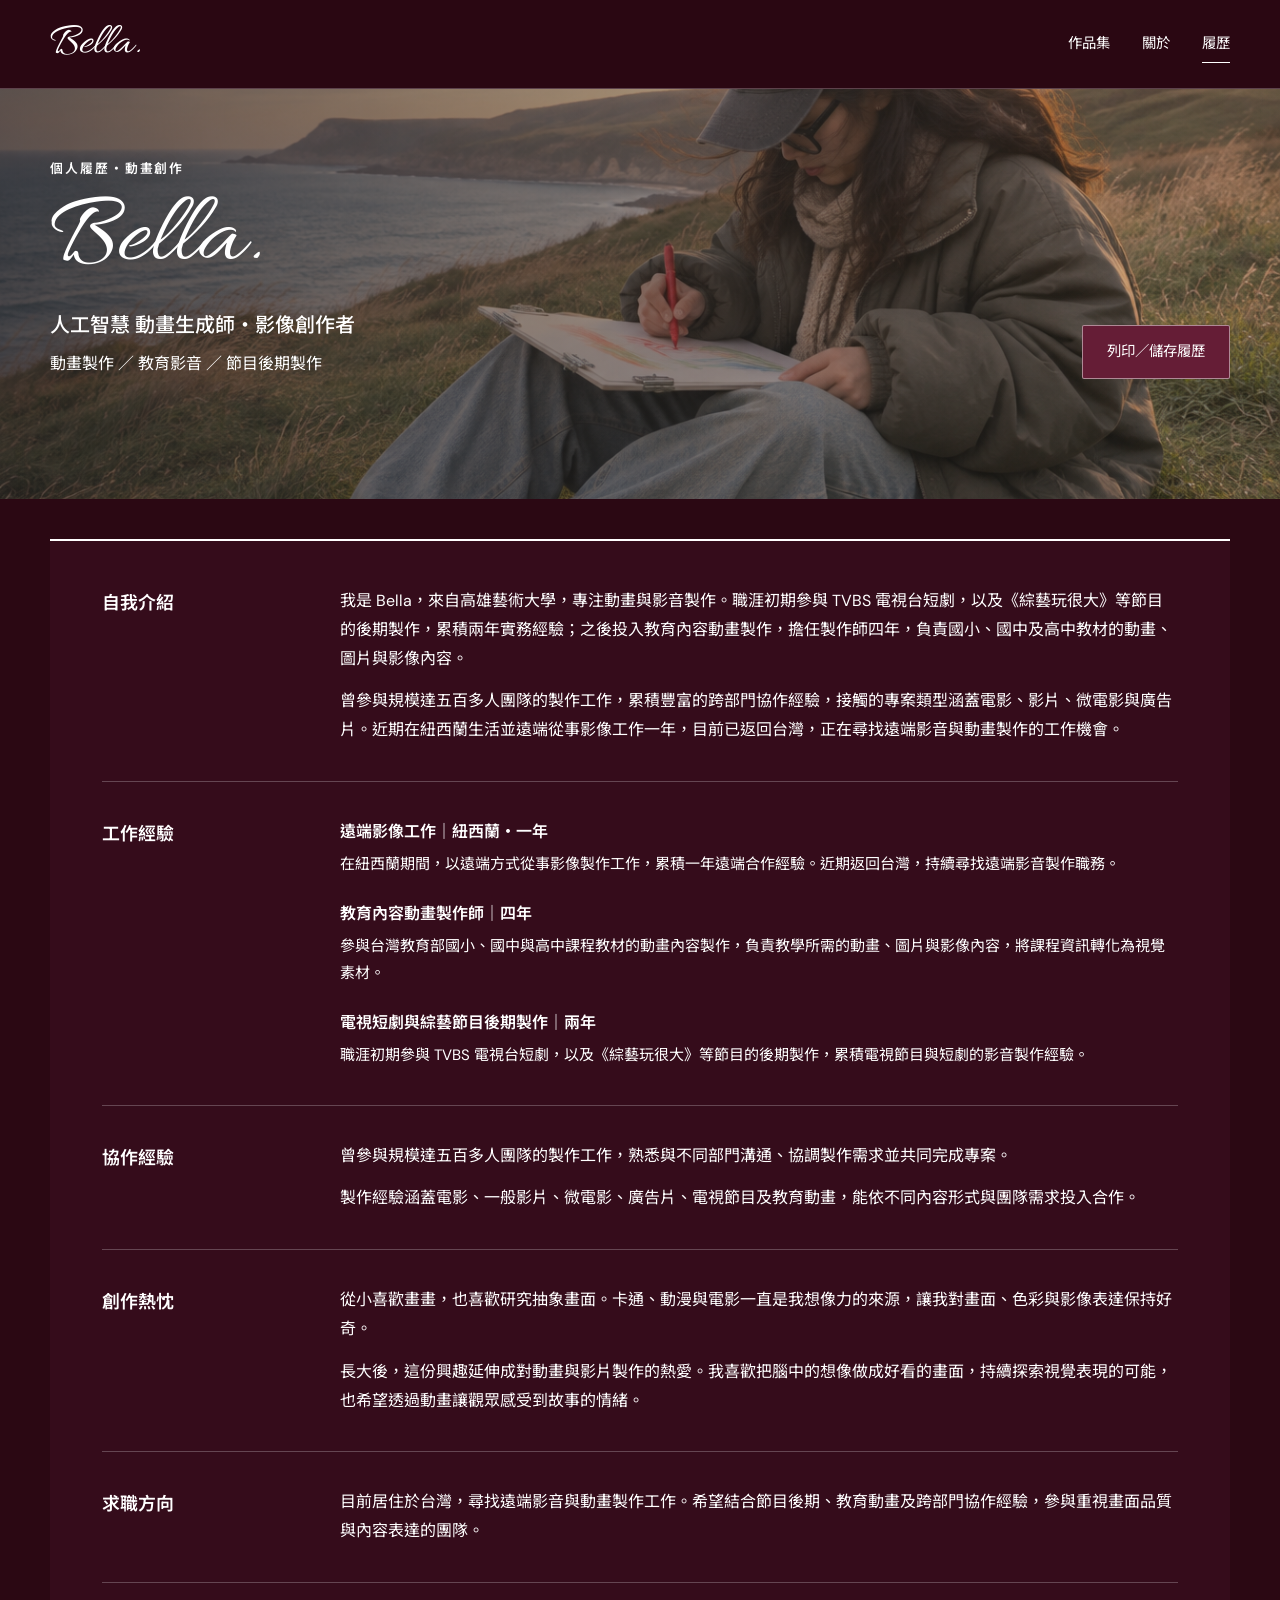
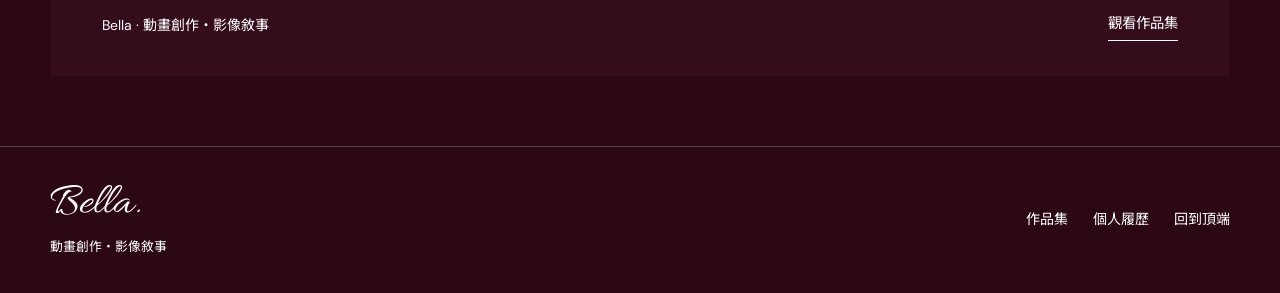
==== resume.html @ 4ffeb567 "Apply burgundy palette, white Chinese text and Bella script lettering" ====
<!doctype html>
<html lang="zh-Hant">
<head>
  <meta charset="utf-8">
  <meta name="viewport" content="width=device-width, initial-scale=1">
  <meta name="theme-color" content="#2b0813">
  <title>Bella｜人工智慧 動畫生成師・個人履歷</title>
  <meta name="description" content="Bella 的 人工智慧 動畫生成履歷。包含自我介紹、工作經驗、跨部門協作與遠端工作方向。">
  <link rel="preconnect" href="https://fonts.googleapis.com">
  <link rel="preconnect" href="https://fonts.gstatic.com" crossorigin>
  <link rel="stylesheet" href="styles.css?v=bella-wine-20261123">
  <script src="site.js" defer></script>
</head>
<body>
<a class="skip-link" href="#main">跳至主要內容</a>
<header class="site-header">
  <nav class="nav shell" aria-label="主要導覽">
    <a class="wordmark" href="index.html" aria-label="Bella 首頁">Bella<span>.</span></a>
    <div class="nav-links">
      <a href="index.html#works">作品集</a>
      <a href="index.html#about">關於</a>
      <a href="resume.html" aria-current="page">履歷</a>
    </div>
  </nav>
</header>
<main id="main">
  <header class="resume-intro hero-photo">
    <div class="shell resume-intro-inner">
    <div><p class="eyebrow">個人履歷・動畫創作</p><h1>Bella<span>.</span></h1><p class="resume-role">人工智慧 動畫生成師・影像創作者</p><p class="resume-subtitle">動畫製作 ／ 教育影音 ／ 節目後期製作</p></div>
    <button type="button" class="button print-button">列印／儲存履歷</button>
    </div>
  </header>
  <article class="resume-body shell" aria-label="Bella 履歷">
    <section class="resume-section">
      <h2>自我介紹</h2>
      <div>
        <p>我是 Bella，來自高雄藝術大學，專注動畫與影音製作。職涯初期參與 TVBS 電視台短劇，以及《綜藝玩很大》等節目的後期製作，累積兩年實務經驗；之後投入教育內容動畫製作，擔任製作師四年，負責國小、國中及高中教材的動畫、圖片與影像內容。</p>
        <p>曾參與規模達五百多人團隊的製作工作，累積豐富的跨部門協作經驗，接觸的專案類型涵蓋電影、影片、微電影與廣告片。近期在紐西蘭生活並遠端從事影像工作一年，目前已返回台灣，正在尋找遠端影音與動畫製作的工作機會。</p>
      </div>
    </section>
    <section class="resume-section">
      <h2>工作經驗</h2>
      <div class="resume-items">
        <div><h3>遠端影像工作｜紐西蘭・一年</h3><p>在紐西蘭期間，以遠端方式從事影像製作工作，累積一年遠端合作經驗。近期返回台灣，持續尋找遠端影音製作職務。</p></div>
        <div><h3>教育內容動畫製作師｜四年</h3><p>參與台灣教育部國小、國中與高中課程教材的動畫內容製作，負責教學所需的動畫、圖片與影像內容，將課程資訊轉化為視覺素材。</p></div>
        <div><h3>電視短劇與綜藝節目後期製作｜兩年</h3><p>職涯初期參與 TVBS 電視台短劇，以及《綜藝玩很大》等節目的後期製作，累積電視節目與短劇的影音製作經驗。</p></div>
      </div>
    </section>
    <section class="resume-section">
      <h2>協作經驗</h2>
      <div>
        <p>曾參與規模達五百多人團隊的製作工作，熟悉與不同部門溝通、協調製作需求並共同完成專案。</p>
        <p>製作經驗涵蓋電影、一般影片、微電影、廣告片、電視節目及教育動畫，能依不同內容形式與團隊需求投入合作。</p>
      </div>
    </section>
    <section class="resume-section">
      <h2>創作熱忱</h2>
      <div>
        <p>從小喜歡畫畫，也喜歡研究抽象畫面。卡通、動漫與電影一直是我想像力的來源，讓我對畫面、色彩與影像表達保持好奇。</p>
        <p>長大後，這份興趣延伸成對動畫與影片製作的熱愛。我喜歡把腦中的想像做成好看的畫面，持續探索視覺表現的可能，也希望透過動畫讓觀眾感受到故事的情緒。</p>
      </div>
    </section>
    <section class="resume-section">
      <h2>求職方向</h2>
      <div><p>目前居住於台灣，尋找遠端影音與動畫製作工作。希望結合節目後期、教育動畫及跨部門協作經驗，參與重視畫面品質與內容表達的團隊。</p></div>
    </section>
    <div class="resume-end"><p>Bella · 動畫創作・影像敘事</p><a class="text-link" href="index.html#works">觀看作品集</a></div>
  </article>
</main>
<footer class="site-footer">
  <div class="shell footer-content">
    <div><a class="wordmark" href="index.html">Bella<span>.</span></a><p class="footer-note">動畫創作・影像敘事</p></div>
    <div class="footer-links"><a href="index.html#works">作品集</a><a href="resume.html">個人履歷</a><a href="#main">回到頂端</a></div>
  </div>
</footer>
</body>
</html>
---- styles.css ----
@import url('https://fonts.googleapis.com/css2?family=Allura&family=DM+Sans:wght@400;500;600;700&family=Instrument+Serif:ital@0;1&family=Noto+Sans+TC:wght@400;500;600;700&display=swap');

:root {
  --paper: #fffaf6;
  --white: #ffffff;
  --blush: #f4dedf;
  --rose: #9d485d;
  --rose-dark: #773147;
  --ink: #392a2e;
  --muted: #786367;
  --line: #dfcdd0;
  --serif: 'Instrument Serif', Georgia, serif;
  --sans: 'DM Sans', 'Noto Sans TC', sans-serif;
}
* { box-sizing: border-box; }
html { scroll-behavior: smooth; scroll-padding-top: 6rem; }
body { margin: 0; background: var(--paper); color: var(--ink); font-family: var(--sans); font-size: 16px; line-height: 1.8; }
a { color: inherit; text-decoration: none; }
button { font: inherit; cursor: pointer; }
button, a { -webkit-tap-highlight-color: transparent; }
button:focus-visible, a:focus-visible { outline: 2px solid var(--rose); outline-offset: 5px; }
img, video { display: block; max-width: 100%; }
[hidden] { display: none !important; }
::selection { background: #e9b7c3; color: var(--ink); }
.shell { width: min(1180px, calc(100% - 88px)); margin-inline: auto; }
.site-header { position: sticky; top: 0; z-index: 10; background: rgb(255 250 246 / 96%); border-bottom: 1px solid var(--line); }
.nav { min-height: 88px; display: flex; align-items: center; justify-content: space-between; gap: 24px; }
.wordmark { font-family: var(--serif); font-size: 2.3rem; line-height: 1; letter-spacing: -.04em; }
.wordmark span { color: var(--rose); }
.nav-links { display: flex; align-items: center; gap: 32px; font-size: .9rem; }
.nav-links a { padding: 8px 0; position: relative; }
.nav-links a:hover, .nav-links a[aria-current="page"] { color: var(--rose); }
.nav-links a[aria-current="page"]::after { content: ''; position: absolute; bottom: 2px; height: 1px; background: var(--rose); left: 0; right: 0; }
.eyebrow { margin: 0; font-size: .8rem; font-weight: 600; letter-spacing: .15em; line-height: 1.6; text-transform: uppercase; color: var(--rose); }
.hero { display: grid; grid-template-columns: 1.2fr 1fr; gap: 64px; align-items: center; padding-top: 78px; padding-bottom: 85px; }
.hero h1 { font-family: var(--serif); font-size: clamp(6rem, 12vw, 11rem); font-weight: 400; letter-spacing: -.065em; line-height: 1; margin: 19px 0 25px; }
.hero h1 span { color: var(--rose); }
.hero h2 { font-weight: 500; font-size: clamp(1.4rem, 2vw, 1.85rem); line-height: 1.75; letter-spacing: .04em; margin: 0 0 18px; }
.hero-copy { max-width: 410px; margin: 0; color: var(--muted); }
.actions { display: flex; flex-wrap: wrap; align-items: center; gap: 24px; margin-top: 30px; }
.button { display: inline-flex; align-items: center; justify-content: center; padding: 13px 24px; min-height: 48px; font-size: .9rem; border: 1px solid var(--rose); background: var(--rose); color: white; border-radius: 2px; transition: background .2s; }
.button:hover { background: var(--rose-dark); }
.text-link { font-size: .9rem; border-bottom: 1px solid var(--rose); padding-bottom: 3px; }
.text-link:hover { color: var(--rose); }
.motion-panel { min-height: 470px; position: relative; overflow: hidden; background: #f3dedf; border-radius: 160px 160px 3px 3px; isolation: isolate; display: flex; flex-direction: column; justify-content: space-between; padding: 86px 32px 30px; text-align: center; }
.motion-panel::before, .motion-panel::after { content: ''; z-index: -1; position: absolute; width: 315px; height: 315px; border: 1px solid #c68d9c; border-radius: 50%; left: 50%; top: 50%; }
.motion-panel::before { transform: translate(-65%, -45%) rotate(-24deg) scaleX(.74); }
.motion-panel::after { transform: translate(-35%, -45%) rotate(24deg) scaleX(.74); }
.motion-copy { margin: 0; font: 400 clamp(3.2rem, 5vw, 5rem)/1.05 var(--serif); letter-spacing: -.04em; color: #743c4c; }
.motion-copy em { font-weight: 400; }
.panel-footnote { font-size: .75rem; text-transform: uppercase; letter-spacing: .16em; color: #7d5260; margin: 0; }
.disc { width: 82px; height: 82px; border-radius: 50%; margin: 20px auto; background: linear-gradient(140deg, #fffaf6, #d599a8); box-shadow: 14px 19px 33px #aa627d22, inset 0 0 0 1px #fff8; }
.disc::after { content: ''; display: block; height: 100%; border: 1px solid #c38a9b88; border-radius: 50%; transform: rotate(35deg) scaleX(.4); }
.practice-bar { display: flex; justify-content: space-between; gap: 24px; flex-wrap: wrap; border-top: 1px solid var(--line); border-bottom: 1px solid var(--line); padding: 22px 0; color: var(--muted); font-size: .88rem; }
.section { padding-block: 86px; }
.section-head { display: flex; align-items: flex-end; justify-content: space-between; gap: 32px; margin-bottom: 34px; }
.section-head h2 { font-weight: 500; font-size: clamp(1.7rem, 2.8vw, 2.4rem); line-height: 1.5; margin: 10px 0 0; letter-spacing: .03em; }
.section-note { max-width: 320px; color: var(--muted); margin: 0; font-size: .93rem; }
.filter-list { display: flex; flex-wrap: wrap; gap: 8px; margin-bottom: 30px; }
.filter { background: transparent; border: 1px solid var(--line); border-radius: 30px; color: var(--muted); padding: 8px 19px; min-height: 44px; font-size: .88rem; }
.filter[aria-pressed="true"] { background: var(--ink); border-color: var(--ink); color: white; }
.filter:hover { border-color: var(--rose); }
.works-grid { display: grid; grid-template-columns: repeat(3, minmax(0, 1fr)); gap: 36px 26px; }
.work { min-width: 0; }
.work-open { display: block; width: 100%; background: transparent; color: inherit; padding: 0; border: 0; text-align: left; }
.work-image { position: relative; overflow: hidden; background: #ead7d7; aspect-ratio: 4/5; }
.work-image img { width: 100%; height: 100%; object-fit: cover; transition: transform .4s ease; }
.work-open:hover img { transform: scale(1.025); }
.play-label { position: absolute; right: 14px; bottom: 14px; background: #fffaf6f2; border-radius: 40px; padding: 8px 17px; color: var(--ink); font-size: .8rem; box-shadow: 0 2px 10px #0001; }
.work-meta { display: flex; justify-content: space-between; gap: 12px; color: var(--muted); font-size: .8rem; margin-top: 18px; }
.work h3 { font-weight: 500; font-size: 1.16rem; line-height: 1.6; margin: 3px 0 5px; }
.work-description { font-size: .875rem; line-height: 1.8; color: var(--muted); margin: 0; }
.about-section { background: var(--blush); padding-block: 78px; }
.about-grid { display: grid; grid-template-columns: 1fr 1fr; gap: 96px; }
.about-heading { font: 400 clamp(3rem, 5vw, 5rem)/1.05 var(--serif); letter-spacing: -.04em; margin: 20px 0 25px; }
.about-heading em { color: var(--rose); }
.about-section p { max-width: 490px; }
.about-section .text-link { display: inline-block; margin-top: 16px; }
.expertise { display: grid; align-content: start; }
.expertise-item { padding: 22px 0; border-bottom: 1px solid #cba5af; }
.expertise-item:first-child { padding-top: 0; }
.expertise-item h3 { font-size: 1rem; font-weight: 600; margin: 0 0 6px; }
.expertise-item p { color: #72545e; font-size: .92rem; margin: 0; }
.site-footer { padding-block: 35px; border-top: 1px solid var(--line); }
.footer-content { display: flex; justify-content: space-between; align-items: center; gap: 30px; }
.footer-note { font-size: .8rem; color: var(--muted); margin: 8px 0 0; }
.footer-links { display: flex; gap: 25px; font-size: .88rem; }
dialog { color: var(--ink); background: var(--paper); border: 0; border-radius: 5px; padding: 18px 22px; max-width: min(960px, 94vw); max-height: 95dvh; margin: auto; overflow: auto; }
dialog::backdrop { background: #241a20dc; backdrop-filter: blur(6px); }
.dialog-header { display: flex; justify-content: space-between; align-items: center; gap: 24px; margin-bottom: 12px; }
.dialog-header h2 { font-size: 1rem; font-weight: 500; margin: 0; }
.close-dialog { border: 1px solid var(--line); background: transparent; color: var(--ink); padding: 5px 12px; min-height: 42px; }
dialog video { max-height: 72dvh; max-width: 100%; width: auto; margin: auto; background: #100d0f; }
.dialog-description { font-size: .875rem; color: var(--muted); margin: 12px 0 0; }
.video-error { font-size: .9rem; }
.video-error a { text-decoration: underline; }
.resume-intro { display: flex; justify-content: space-between; align-items: flex-end; gap: 40px; padding-block: 65px 45px; }
.resume-intro h1 { font: 400 clamp(5rem, 8vw, 7.5rem)/1 var(--serif); letter-spacing: -.05em; margin: 10px 0 15px; }
.resume-role { font-size: 1.25rem; font-weight: 500; margin: 0; }
.resume-subtitle { color: var(--muted); margin: 7px 0 0; }
.resume-body { background: white; border-top: 2px solid var(--rose); padding: 10px 52px 35px; margin-bottom: 70px; }
.resume-section { display: grid; grid-template-columns: 200px 1fr; gap: 38px; padding-block: 36px; border-bottom: 1px solid var(--line); break-inside: avoid; }
.resume-section:last-child { border: 0; }
.resume-section h2 { margin: 0; font-size: 1.12rem; font-weight: 600; color: var(--rose); }
.resume-section h2 small { display: block; margin-top: 5px; font-size: .75rem; letter-spacing: .1em; font-weight: 400; color: var(--muted); text-transform: uppercase; }
.resume-section p { margin: 0 0 14px; }
.resume-section p:last-child { margin-bottom: 0; }
.resume-items { display: grid; gap: 22px; }
.resume-items h3 { font-weight: 600; font-size: 1rem; margin: 0 0 4px; }
.resume-items p { font-size: .94rem; color: var(--muted); }
.tools { display: flex; flex-wrap: wrap; gap: 9px; padding: 0; margin: 10px 0 20px; list-style: none; }
.tools li { padding: 5px 12px; background: #fcf4f4; border: 1px solid #ecd9de; font-size: .85rem; border-radius: 3px; }
.resume-end { display: flex; align-items: center; justify-content: space-between; gap: 28px; padding-top: 28px; }
.resume-end p { color: var(--muted); margin: 0; font-size: .875rem; }
.skip-link { position: absolute; left: 20px; top: -80px; background: white; z-index: 30; padding: 10px 20px; }
.skip-link:focus { top: 10px; }
@media (min-width: 1500px) { .hero { padding-top: 100px; padding-bottom: 100px; } }
@media (max-width: 950px) {
  .shell { width: calc(100% - 56px); }
  .hero { gap: 35px; padding-block: 60px; }
  .motion-panel { min-height: 430px; padding-inline: 18px; }
  .motion-copy { font-size: 3.6rem; }
  .works-grid { grid-template-columns: repeat(2, minmax(0, 1fr)); }
  .about-grid { gap: 50px; }
  .resume-body { padding-inline: 30px; }
  .resume-section { grid-template-columns: 155px 1fr; gap: 25px; }
}
@media (max-width: 620px) {
  .shell { width: calc(100% - 40px); }
  .nav { min-height: 74px; gap: 16px; }
  .nav-links { gap: 19px; font-size: .85rem; }
  .wordmark { font-size: 2rem; }
  .hero { grid-template-columns: 1fr; gap: 40px; padding-block: 50px 35px; }
  .hero h1 { font-size: 6.8rem; margin-top: 16px; }
  .hero h2 { font-size: 1.5rem; }
  .hero-copy { max-width: 100%; }
  .motion-panel { min-height: 320px; border-radius: 120px 120px 3px 3px; padding-top: 53px; }
  .motion-copy { font-size: 3.8rem; }
  .disc { width: 56px; height: 56px; margin-block: 10px; }
  .motion-panel::before, .motion-panel::after { width: 240px; height: 240px; }
  .practice-bar { gap: 12px 24px; justify-content: flex-start; font-size: .83rem; }
  .section { padding-block: 55px; }
  .section-head { display: block; margin-bottom: 25px; }
  .section-note { margin-top: 16px; max-width: 100%; }
  .works-grid { grid-template-columns: 1fr; gap: 32px; }
  .work-image { aspect-ratio: 4/4.6; }
  .about-section { padding-block: 52px; }
  .about-grid { grid-template-columns: 1fr; gap: 36px; }
  .about-heading { font-size: 3.6rem; }
  .footer-content { align-items: flex-start; flex-direction: column; gap: 20px; }
  .resume-intro { display: block; padding-block: 42px 30px; }
  .resume-intro h1 { font-size: 5rem; }
  .resume-intro .button { margin-top: 24px; }
  .resume-subtitle { font-size: .9rem; }
  .resume-body { padding: 0 20px 26px; }
  .resume-section { grid-template-columns: 1fr; gap: 19px; padding-block: 28px; }
  .resume-section h2 small { display: inline; margin-left: 12px; }
  .resume-end { display: block; }
  .resume-end .text-link { display: inline-block; margin-top: 15px; }
  dialog { padding: 14px; }
}
@media (prefers-reduced-motion: reduce) {
  html { scroll-behavior: auto; }
  *, *::before, *::after { transition: none !important; animation: none !important; }
}
@media print {
  @page { size: A4; margin: 13mm 15mm; }
  body { background: white; color: #30242a; font-size: 10pt; line-height: 1.6; print-color-adjust: exact; -webkit-print-color-adjust: exact; }
  .site-header, .site-footer, .print-button, .skip-link, .resume-end { display: none; }
  .shell { width: 100%; }
  .resume-intro { padding: 0 0 20px; }
  .resume-intro h1 { font-size: 48pt; }
  .resume-role { font-size: 14pt; }
  .resume-subtitle { font-size: 10pt; }
  .resume-body { padding: 0; margin: 0; }
  .resume-section { grid-template-columns: 100px 1fr; padding-block: 17px; gap: 20px; }
  .resume-section h2 { font-size: 11pt; }
  .resume-section h2 small { font-size: 7.5pt; }
  .resume-items { gap: 12px; }
  .resume-items h3 { font-size: 10pt; }
  .resume-items p { font-size: 10pt; }
  .tools li { font-size: 8.5pt; }
  .tools { margin-bottom: 8px; }
}

/* Keep the animation covers in their original frame proportions. */
.work-landscape .work-image { aspect-ratio: 16 / 9; }
.work-portrait .work-image { aspect-ratio: 9 / 16; }

/* Full-width coastal portrait behind Bella's introduction. */
.hero-photo {
  background-color: #514b45;
  background-image: linear-gradient(90deg, rgb(20 19 23 / 64%) 0%, rgb(20 19 23 / 43%) 42%, rgb(20 19 23 / 15%) 100%), url('bella-coast.png');
  background-size: cover;
  background-position: center 48%;
  color: #fffaf6;
}
.hero.hero-photo { display: flex; align-items: center; min-height: 660px; padding-block: 70px; }
.hero-inner { position: relative; }
.hero-photo .eyebrow, .hero-photo h1 span { color: #f5d4dc; }
.hero-photo .hero-copy, .hero-photo .resume-subtitle { color: #fff4ee; }
.hero-photo .hero-copy { max-width: 400px; }
.hero-photo h1, .hero-photo h2, .hero-photo p { text-shadow: 0 2px 18px rgb(0 0 0 / 20%); }
.hero-photo .text-link { color: #fffaf6; border-color: #f5d4dc; }
.hero-photo .text-link:hover { color: #f5d4dc; }
.hero-photo .button { background: #f4dedf; color: #392a2e; border-color: #f4dedf; }
.hero-photo .button:hover { background: white; }
.hero-photo a:focus-visible, .hero-photo button:focus-visible { outline-color: #fff; }
.resume-intro.hero-photo { width: 100vw; margin-left: calc(50% - 50vw); padding: 70px max(44px, calc((100vw - 1180px) / 2)); min-height: 410px; margin-bottom: 40px; background-position: center 45%; }
@media (max-width: 950px) {
  .resume-intro.hero-photo { padding-inline: 28px; }
}
@media (max-width: 620px) {
  .hero.hero-photo { min-height: 700px; padding-block: 52px; align-items: flex-end; }
  .hero-photo { background-position: 64% center; background-image: linear-gradient(180deg, rgb(20 19 23 / 12%), rgb(20 19 23 / 48%) 42%, rgb(20 19 23 / 78%) 100%), url('bella-coast.png'); }
  .hero-photo .hero-copy { max-width: 340px; }
  .resume-intro.hero-photo { padding: 130px 20px 36px; min-height: 440px; background-position: 64% center; margin-bottom: 24px; }
}
@media print {
  .resume-intro.hero-photo { background: none; color: #30242a; width: auto; margin: 0; padding: 0 0 20px; min-height: 0; }
  .resume-intro.hero-photo .eyebrow, .resume-intro.hero-photo h1 span { color: var(--rose); }
  .resume-intro.hero-photo .resume-subtitle { color: var(--muted); }
  .resume-intro.hero-photo h1, .resume-intro.hero-photo p { text-shadow: none; }
}

/* Keep the full-width banner inside the viewport, including scrollbars. */
.resume-intro.hero-photo { display: block; width: auto; margin-inline: 0; padding: 70px 0; }
.resume-intro-inner { display: flex; align-items: flex-end; justify-content: space-between; gap: 40px; }
@media (max-width: 620px) {
  .resume-intro.hero-photo { padding: 130px 0 36px; }
  .resume-intro-inner { display: block; }
}
@media print {
  .resume-intro.hero-photo { padding: 0 0 20px; }
}

/* Bella's deep burgundy identity. */
:root {
  --paper: #2b0813;
  --blush: #350c1b;
  --rose: #ffffff;
  --rose-dark: #6f233f;
  --ink: #ffffff;
  --muted: #ffffff;
  --line: rgb(255 255 255 / 24%);
  --serif: 'Allura', cursive;
}
body { background: var(--paper); color: #fff; }
.site-header { background: rgb(43 8 19 / 97%); }
.wordmark { font-size: 2.8rem; letter-spacing: 0; }
.hero h1, .resume-intro h1 { font-family: var(--serif); letter-spacing: 0; }
.hero h1 { font-size: clamp(7rem, 14vw, 12rem); }
.wordmark span, .hero h1 span, .hero-photo h1 span, .hero-photo .eyebrow,
.hero-photo .hero-copy, .hero-photo .resume-subtitle, .hero-photo .text-link,
.hero-photo .text-link:hover, .about-heading em, .expertise-item p { color: #fff; }
.hero-photo { color: #fff; }
.button, .hero-photo .button { background: #651d36; color: #fff; border-color: rgb(255 255 255 / 48%); }
.button:hover, .hero-photo .button:hover { background: #7e2c48; color: #fff; }
.filter { color: #fff; }
.filter[aria-pressed="true"] { background: #6b233d; border-color: #fff; }
.work-image { background: #401324; }
.play-label { background: rgb(66 13 32 / 92%); color: #fff; border: 1px solid rgb(255 255 255 / 40%); }
.about-heading { font-family: var(--sans); font-size: clamp(2rem, 3vw, 3rem); line-height: 1.6; letter-spacing: .02em; font-weight: 500; }
.about-heading em { font-style: normal; }
.expertise-item { border-color: var(--line); }
.resume-body { background: #350c1b; }
.tools li { background: #461326; border-color: var(--line); }
.skip-link { background: #651d36; color: white; }
::selection { background: #8a3453; color: #fff; }
@media (max-width: 620px) {
  .wordmark { font-size: 2.5rem; }
  .hero h1 { font-size: 8rem; }
  .resume-intro h1 { font-size: 6rem; }
}
@media print {
  :root { --ink: #30242a; --muted: #72545e; --rose: #773147; --line: #dfcdd0; }
  body, .resume-body { background: white; color: #30242a; }
  .resume-intro.hero-photo { color: #30242a; }
  .resume-intro.hero-photo .eyebrow, .resume-intro.hero-photo h1 span { color: #773147; }
  .resume-intro.hero-photo .resume-subtitle { color: #72545e; }
  .resume-intro h1 { font-size: 48pt; }
}
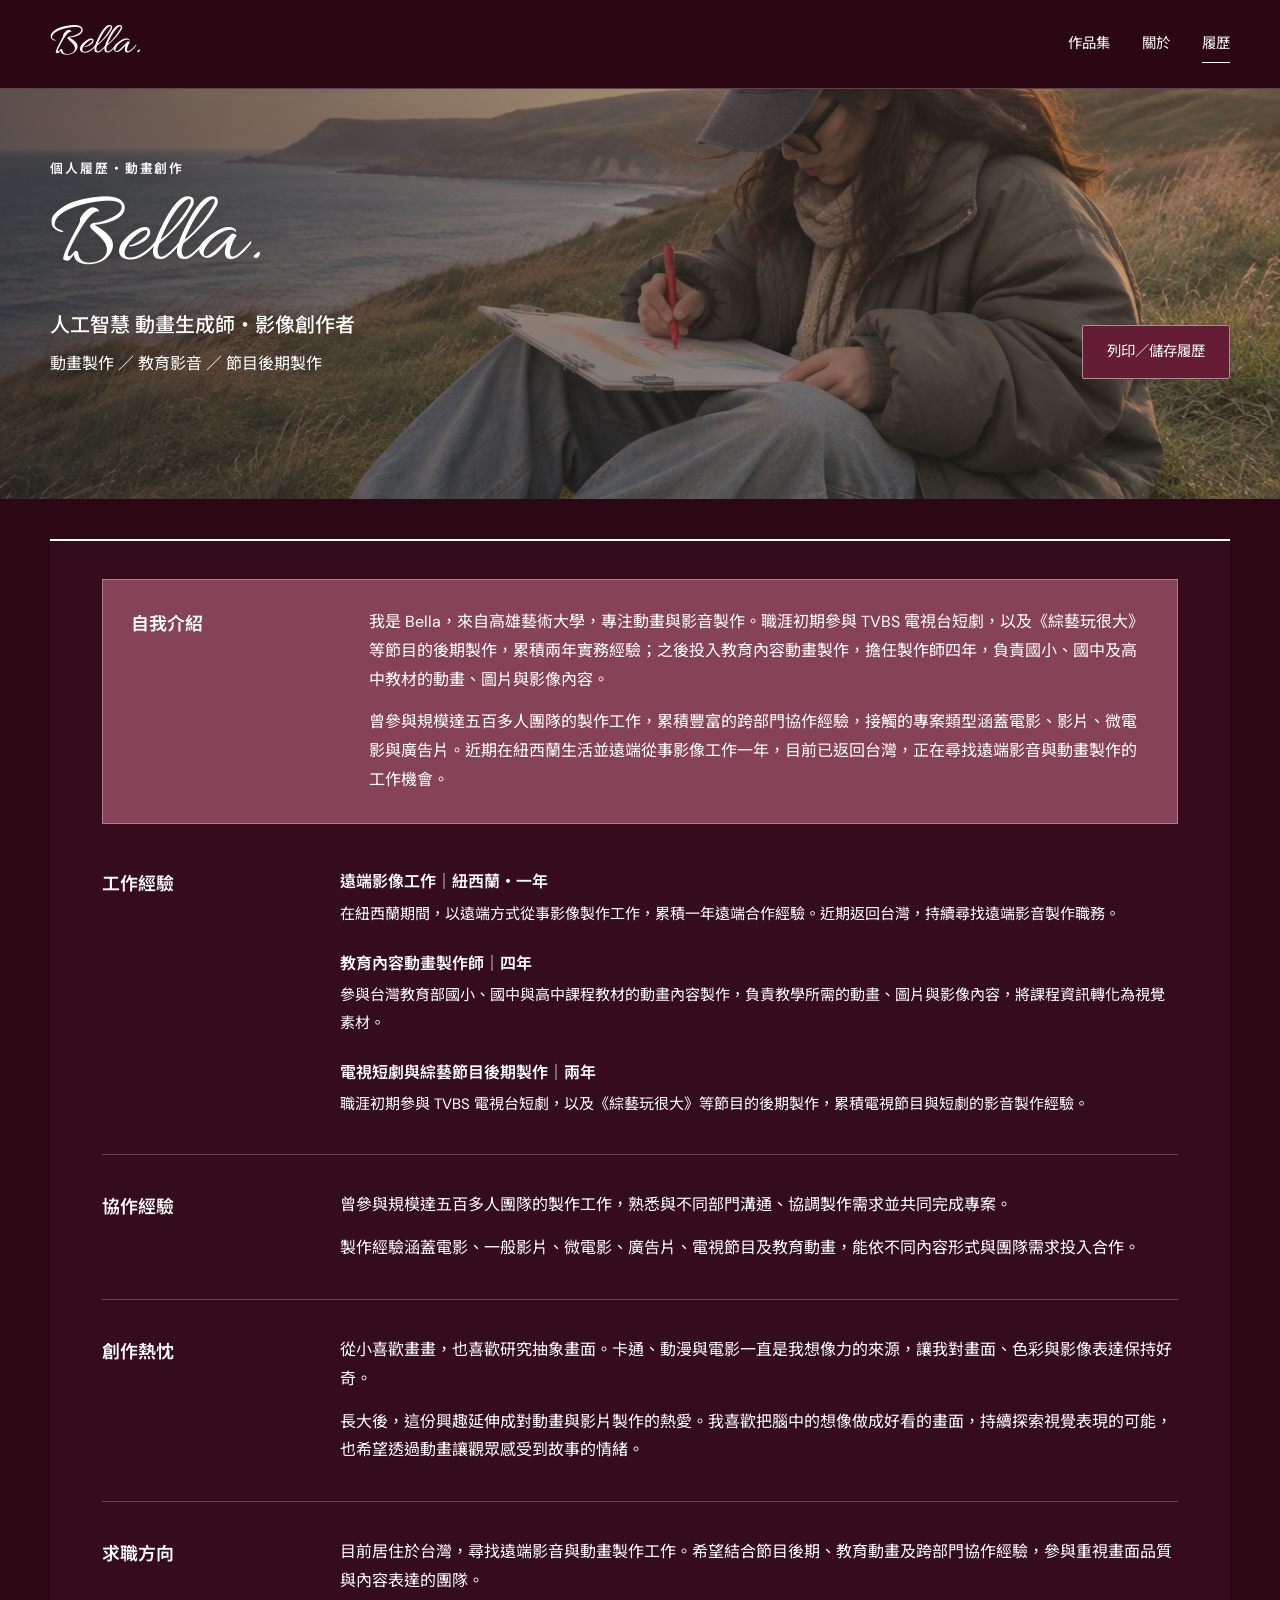
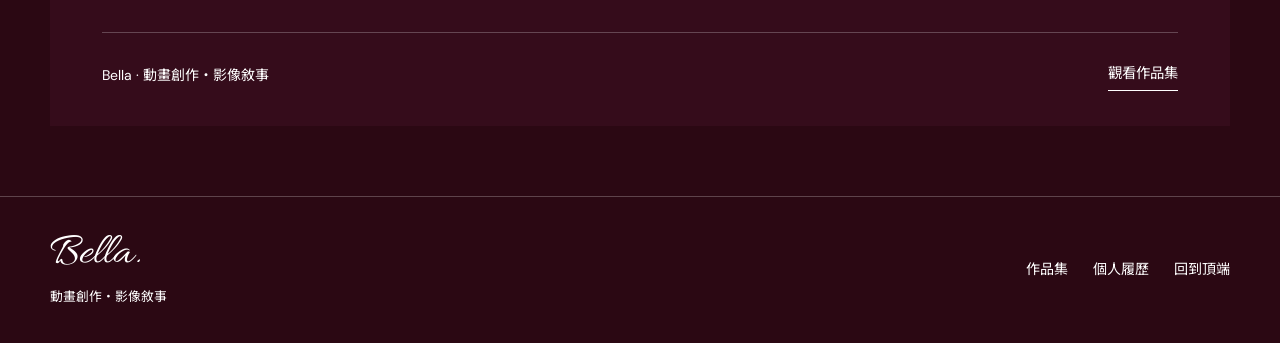
==== commit 1bbb12c2: "Use fine white outline actions and a rose introduction panel" ====
--- a/resume.html
+++ b/resume.html
@@ -8,7 +8,7 @@
   <meta name="description" content="Bella 的 人工智慧 動畫生成履歷。包含自我介紹、工作經驗、跨部門協作與遠端工作方向。">
   <link rel="preconnect" href="https://fonts.googleapis.com">
   <link rel="preconnect" href="https://fonts.gstatic.com" crossorigin>
-  <link rel="stylesheet" href="styles.css?v=bella-wine-20261123">
+  <link rel="stylesheet" href="styles.css?v=bella-outline-20261123">
   <script src="site.js" defer></script>
 </head>
 <body>
@@ -31,7 +31,7 @@
     </div>
   </header>
   <article class="resume-body shell" aria-label="Bella 履歷">
-    <section class="resume-section">
+    <section class="resume-section profile-section">
       <h2>自我介紹</h2>
       <div>
         <p>我是 Bella，來自高雄藝術大學，專注動畫與影音製作。職涯初期參與 TVBS 電視台短劇，以及《綜藝玩很大》等節目的後期製作，累積兩年實務經驗；之後投入教育內容動畫製作，擔任製作師四年，負責國小、國中及高中教材的動畫、圖片與影像內容。</p>
--- a/styles.css
+++ b/styles.css
@@ -280,3 +280,48 @@
   .resume-intro.hero-photo .resume-subtitle { color: #72545e; }
   .resume-intro h1 { font-size: 48pt; }
 }
+
+/* Minimal outlined hero links. */
+.hero-photo .outline-button {
+  min-width: 142px;
+  min-height: 48px;
+  padding: 11px 24px;
+  border: 1px solid rgb(255 255 255 / 80%);
+  border-radius: 0;
+  background: transparent;
+  color: white;
+  box-shadow: none;
+  text-shadow: none;
+  transform: none;
+  transition: border-color .2s ease;
+}
+.hero-photo .outline-button:hover,
+.hero-photo .outline-button:active {
+  background: transparent;
+  color: white;
+  border-color: white;
+  box-shadow: none;
+  transform: none;
+}
+.section-head .eyebrow::before { content: ''; display: inline-block; width: 30px; height: 3px; margin-right: 12px; vertical-align: middle; background: #fae8f0; border-radius: 3px; box-shadow: 0 2px 8px rgb(250 232 240 / 16%); }
+.filter[aria-pressed="true"] { border-color: #fae8f0; box-shadow: inset 0 0 0 1px rgb(250 232 240 / 20%); }
+.play-label { border-color: #f4dce7; }
+@media (max-width: 620px) { .actions { gap: 16px; } }
+@media (prefers-reduced-motion: reduce) { .hero-photo .outline-button { transition: none; } }
+
+/* A deeper rose panel highlights the personal introduction. */
+.profile-section {
+  background: #864357;
+  border: 1px solid #b7798d;
+  padding: 28px;
+  margin-top: 28px;
+  margin-bottom: 8px;
+  color: #fff;
+}
+.profile-section h2, .profile-section p { color: #fff; }
+@media (max-width: 620px) { .profile-section { padding: 22px 18px; margin-top: 20px; } }
+@media print {
+  .profile-section { background: transparent; color: #30242a; padding: 17px 0; margin: 0; border: 0; border-bottom: 1px solid var(--line); }
+  .profile-section h2 { color: #773147; }
+  .profile-section p { color: #30242a; }
+}
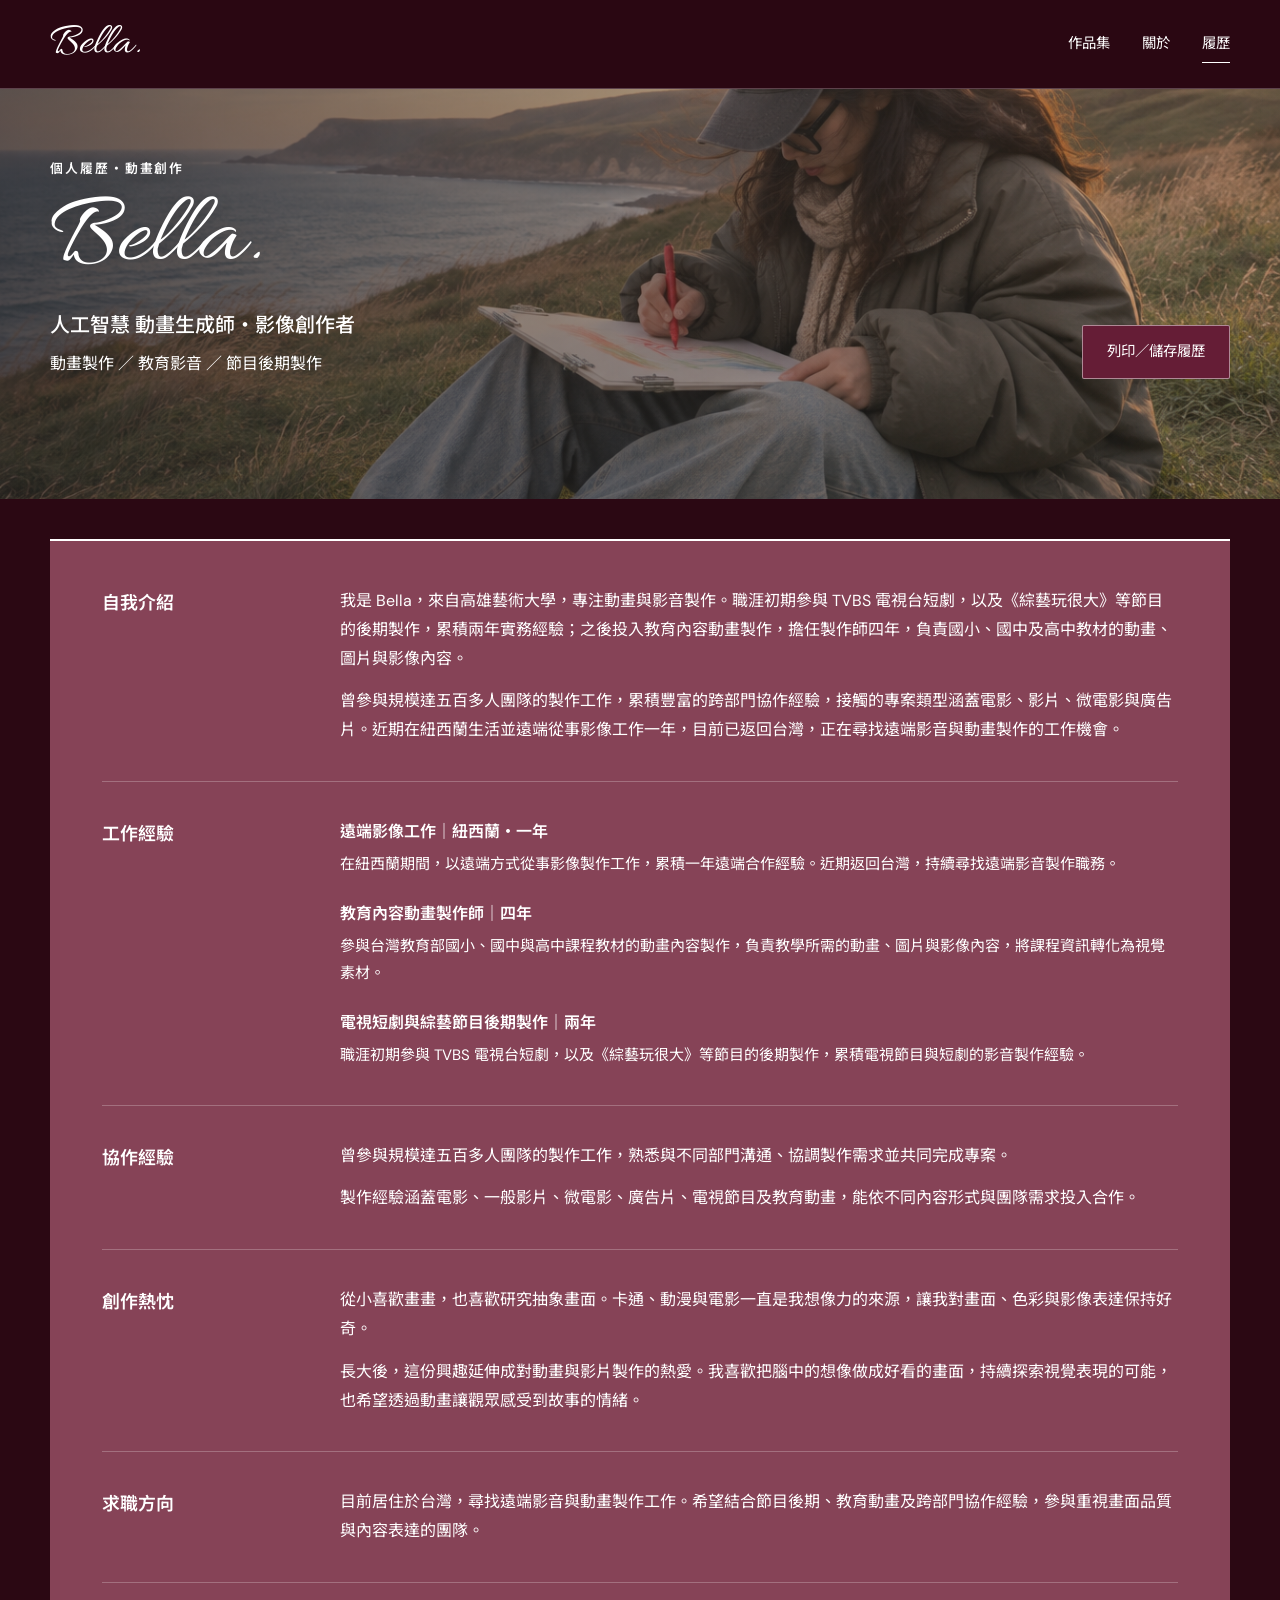
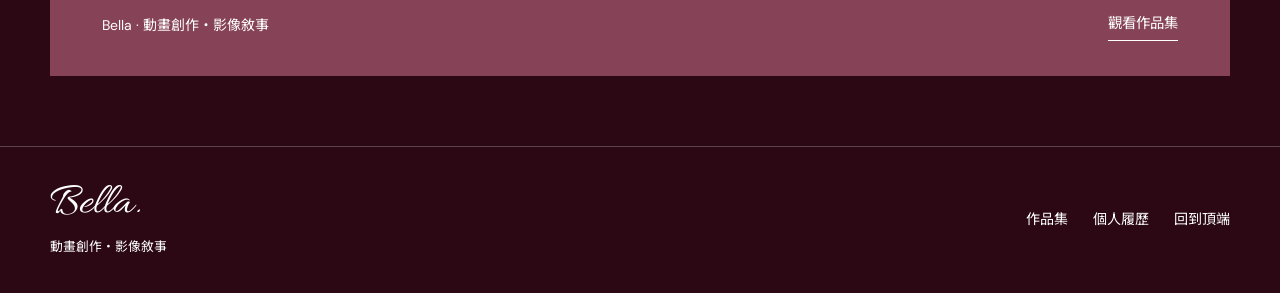
==== commit 778931a0: "Extend rose background across the complete resume panel" ====
--- a/resume.html
+++ b/resume.html
@@ -8,7 +8,7 @@
   <meta name="description" content="Bella 的 人工智慧 動畫生成履歷。包含自我介紹、工作經驗、跨部門協作與遠端工作方向。">
   <link rel="preconnect" href="https://fonts.googleapis.com">
   <link rel="preconnect" href="https://fonts.gstatic.com" crossorigin>
-  <link rel="stylesheet" href="styles.css?v=bella-outline-20261123">
+  <link rel="stylesheet" href="styles.css?v=bella-rose-resume-20261123">
   <script src="site.js" defer></script>
 </head>
 <body>
--- a/styles.css
+++ b/styles.css
@@ -309,18 +309,13 @@
 @media (max-width: 620px) { .actions { gap: 16px; } }
 @media (prefers-reduced-motion: reduce) { .hero-photo .outline-button { transition: none; } }
 
-/* A deeper rose panel highlights the personal introduction. */
-.profile-section {
-  background: #864357;
-  border: 1px solid #b7798d;
-  padding: 28px;
-  margin-top: 28px;
-  margin-bottom: 8px;
-  color: #fff;
-}
+/* One continuous rose surface for the complete resume content. */
+.resume-body { background: #864357; }
+.profile-section { background: transparent; border: 0; border-bottom: 1px solid var(--line); padding: 36px 0; margin: 0; color: #fff; }
 .profile-section h2, .profile-section p { color: #fff; }
-@media (max-width: 620px) { .profile-section { padding: 22px 18px; margin-top: 20px; } }
-@media print {
+@media (max-width: 620px) { .profile-section { padding: 28px 0; } }
+@media print {
+  .resume-body { background: white; }
   .profile-section { background: transparent; color: #30242a; padding: 17px 0; margin: 0; border: 0; border-bottom: 1px solid var(--line); }
   .profile-section h2 { color: #773147; }
   .profile-section p { color: #30242a; }
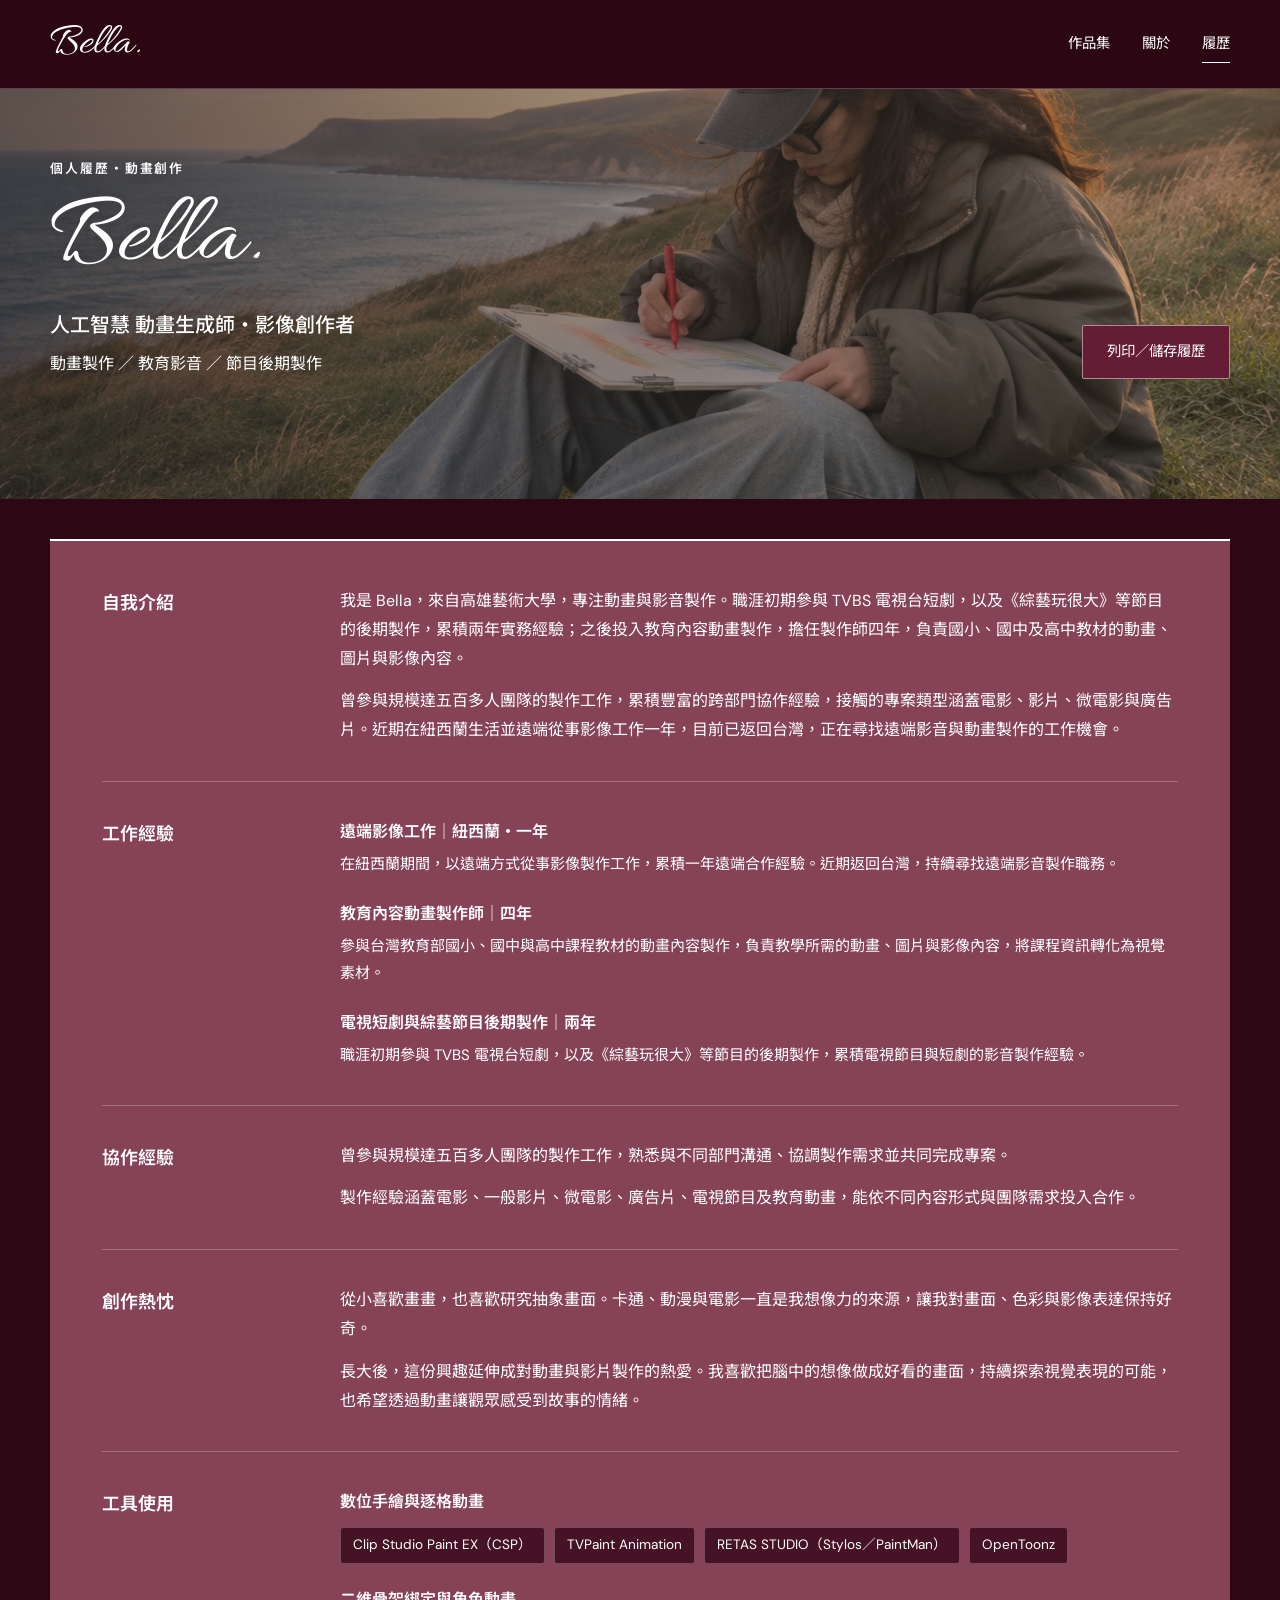
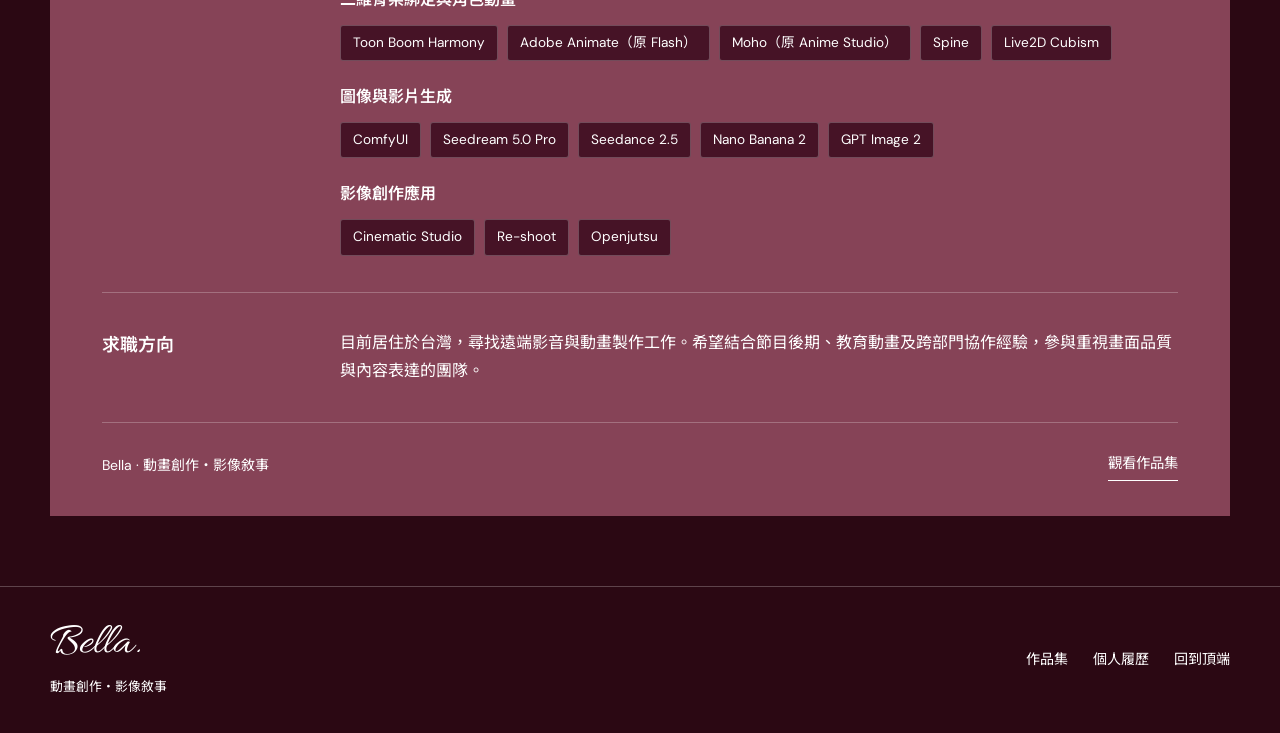
==== commit 3d0cc86b: "Add resume tool categories and try a pale pink portfolio with black text" ====
--- a/resume.html
+++ b/resume.html
@@ -5,10 +5,10 @@
   <meta name="viewport" content="width=device-width, initial-scale=1">
   <meta name="theme-color" content="#2b0813">
   <title>Bella｜人工智慧 動畫生成師・個人履歷</title>
-  <meta name="description" content="Bella 的 人工智慧 動畫生成履歷。包含自我介紹、工作經驗、跨部門協作與遠端工作方向。">
+  <meta name="description" content="Bella 的 人工智慧 動畫生成履歷。包含自我介紹、工作經驗、跨部門協作、工具使用與遠端工作方向。">
   <link rel="preconnect" href="https://fonts.googleapis.com">
   <link rel="preconnect" href="https://fonts.gstatic.com" crossorigin>
-  <link rel="stylesheet" href="styles.css?v=bella-rose-resume-20261123">
+  <link rel="stylesheet" href="styles.css?v=bella-pink-tools-20261123">
   <script src="site.js" defer></script>
 </head>
 <body>
@@ -60,6 +60,15 @@
         <p>長大後，這份興趣延伸成對動畫與影片製作的熱愛。我喜歡把腦中的想像做成好看的畫面，持續探索視覺表現的可能，也希望透過動畫讓觀眾感受到故事的情緒。</p>
       </div>
     </section>
+    <section class="resume-section toolkit-section" aria-labelledby="toolkit-title">
+      <h2 id="toolkit-title">工具使用</h2>
+      <div class="resume-items">
+        <div><h3>數位手繪與逐格動畫</h3><ul class="tools" aria-label="數位手繪與逐格動畫工具"><li>Clip Studio Paint EX（CSP）</li><li>TVPaint Animation</li><li>RETAS STUDIO（Stylos／PaintMan）</li><li>OpenToonz</li></ul></div>
+        <div><h3>二維骨架綁定與角色動畫</h3><ul class="tools" aria-label="二維骨架與角色動畫工具"><li>Toon Boom Harmony</li><li>Adobe Animate（原 Flash）</li><li>Moho（原 Anime Studio）</li><li>Spine</li><li>Live2D Cubism</li></ul></div>
+        <div><h3>圖像與影片生成</h3><ul class="tools" aria-label="圖像與影片生成工具"><li>ComfyUI</li><li>Seedream 5.0 Pro</li><li>Seedance 2.5</li><li>Nano Banana 2</li><li>GPT Image 2</li></ul></div>
+        <div><h3>影像創作應用</h3><ul class="tools" aria-label="影像創作應用"><li>Cinematic Studio</li><li>Re-shoot</li><li>Openjutsu</li></ul></div>
+      </div>
+    </section>
     <section class="resume-section">
       <h2>求職方向</h2>
       <div><p>目前居住於台灣，尋找遠端影音與動畫製作工作。希望結合節目後期、教育動畫及跨部門協作經驗，參與重視畫面品質與內容表達的團隊。</p></div>
--- a/styles.css
+++ b/styles.css
@@ -320,3 +320,41 @@
   .profile-section h2 { color: #773147; }
   .profile-section p { color: #30242a; }
 }
+
+/* The portfolio uses a pale pink and black palette; resume keeps its rose card. */
+.portfolio-page {
+  --paper: #fbeaf0; --blush: #f8e2ea; --ink: #171316; --muted: #171316;
+  --rose: #171316; --rose-dark: #171316; --line: #d9b8c6;
+  background: #fbeaf0; color: #171316;
+}
+.portfolio-page .site-header { background: rgb(251 234 240 / 97%); }
+.portfolio-page .hero-photo {
+  background-color: #fbeaf0;
+  background-image: linear-gradient(90deg, rgb(251 234 240 / 90%) 0%, rgb(251 234 240 / 65%) 43%, rgb(251 234 240 / 16%) 100%), url('bella-coast.png');
+  color: #171316;
+}
+.portfolio-page .wordmark span, .portfolio-page .hero h1 span,
+.portfolio-page .hero-photo .eyebrow, .portfolio-page .hero-photo .hero-copy,
+.portfolio-page .hero-photo .text-link, .portfolio-page .about-heading em,
+.portfolio-page .expertise-item p, .portfolio-page .filter { color: #171316; }
+.portfolio-page .hero-photo h1, .portfolio-page .hero-photo h2, .portfolio-page .hero-photo p { text-shadow: none; }
+.portfolio-page .hero-photo .outline-button,
+.portfolio-page .hero-photo .outline-button:hover,
+.portfolio-page .hero-photo .outline-button:active { color: #171316; border-color: #171316; background: transparent; }
+.portfolio-page .hero-photo a:focus-visible, .portfolio-page .hero-photo button:focus-visible { outline-color: #171316; }
+.portfolio-page .section-head .eyebrow::before { background: #171316; box-shadow: none; }
+.portfolio-page .filter[aria-pressed="true"] { background: #eed0dd; border-color: #171316; color: #171316; box-shadow: none; }
+.portfolio-page .play-label { background: rgb(251 234 240 / 96%); color: #171316; border-color: #d9b8c6; }
+.portfolio-page .work-image { background: #efd2de; }
+.portfolio-page .skip-link { background: #fbeaf0; color: #171316; }
+.portfolio-page ::selection { background: #e5b5c9; color: #171316; }
+.toolkit-section .tools { margin: 10px 0 0; }
+.toolkit-section .tools li { overflow-wrap: anywhere; }
+@media (max-width: 620px) {
+  .portfolio-page .hero-photo { background-image: linear-gradient(180deg, rgb(251 234 240 / 18%) 0%, rgb(251 234 240 / 70%) 38%, rgb(251 234 240 / 96%) 100%), url('bella-coast.png'); }
+}
+@media print {
+  .toolkit-section { break-inside: avoid; }
+  .toolkit-section .tools { gap: 4px 7px; margin-top: 5px; }
+  .toolkit-section .tools li { background: #f9eef3; color: #30242a; border-color: #dfcdd0; padding: 3px 7px; }
+}
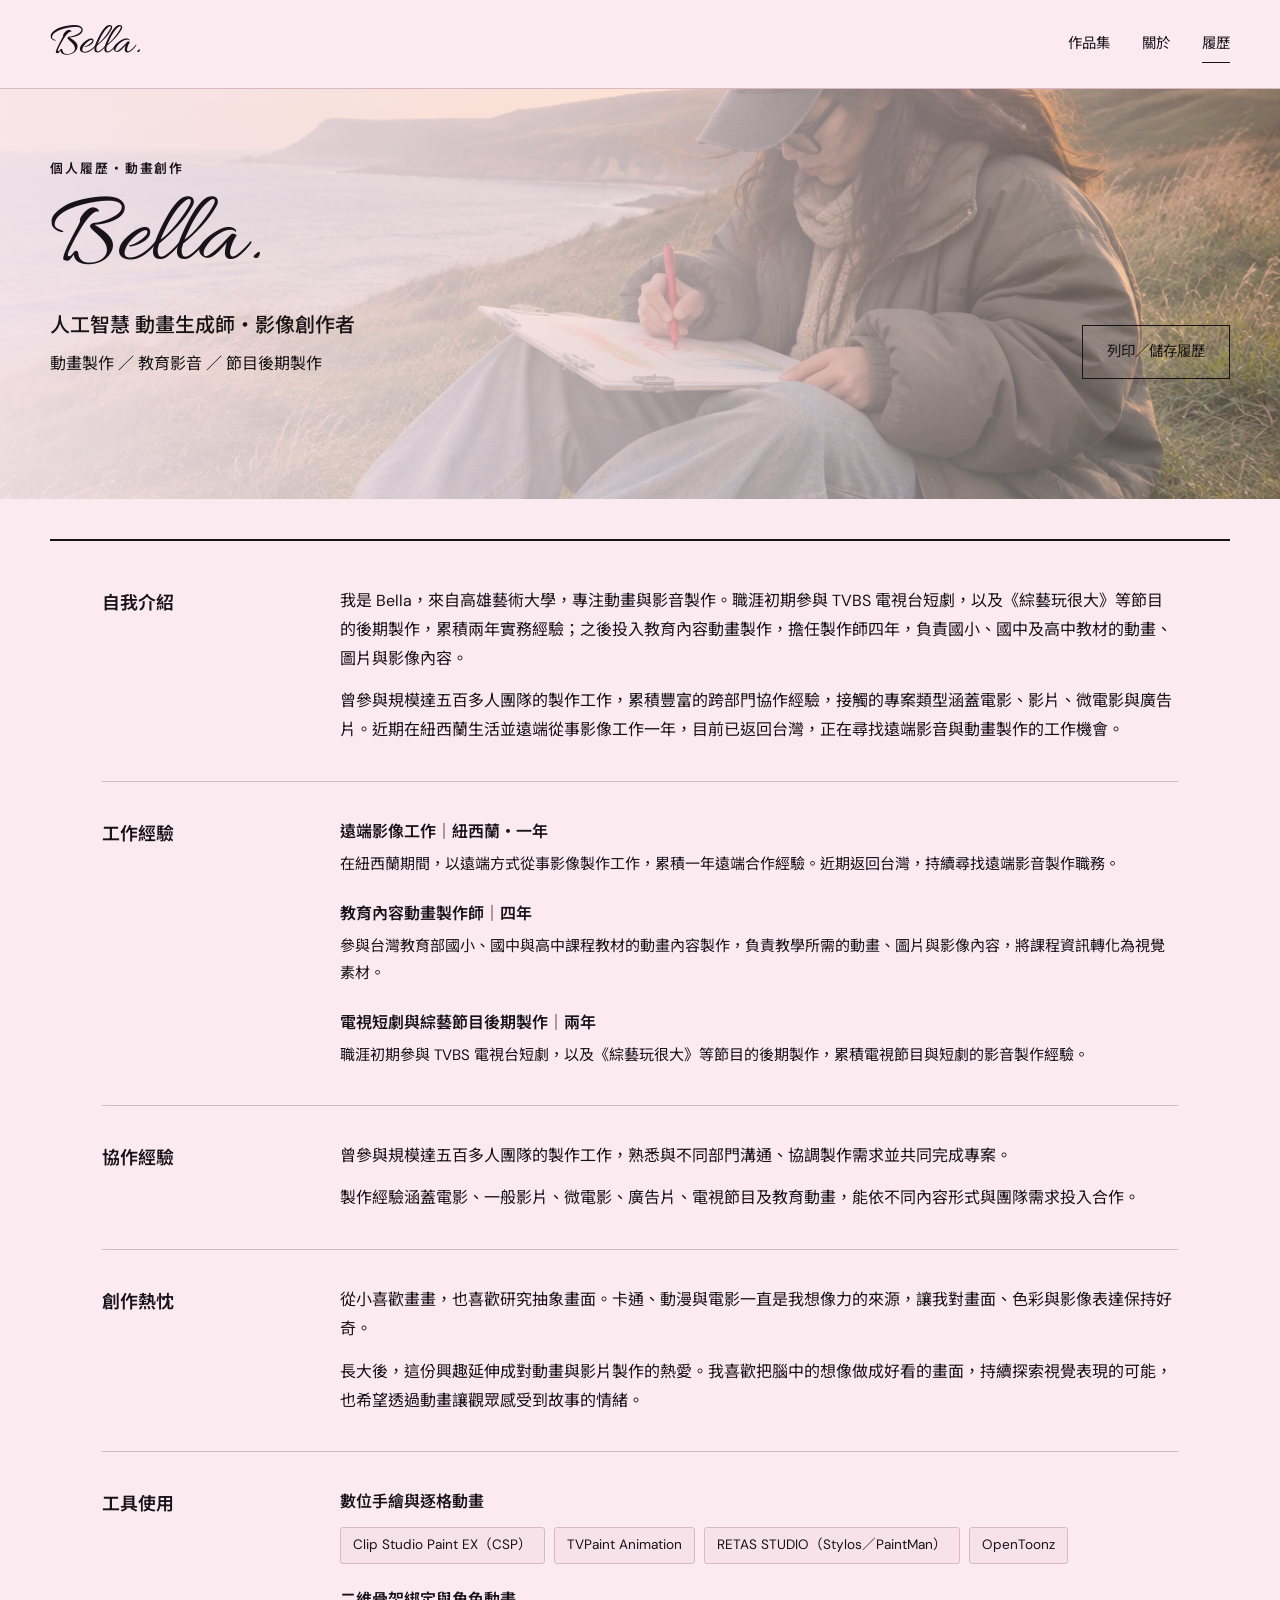
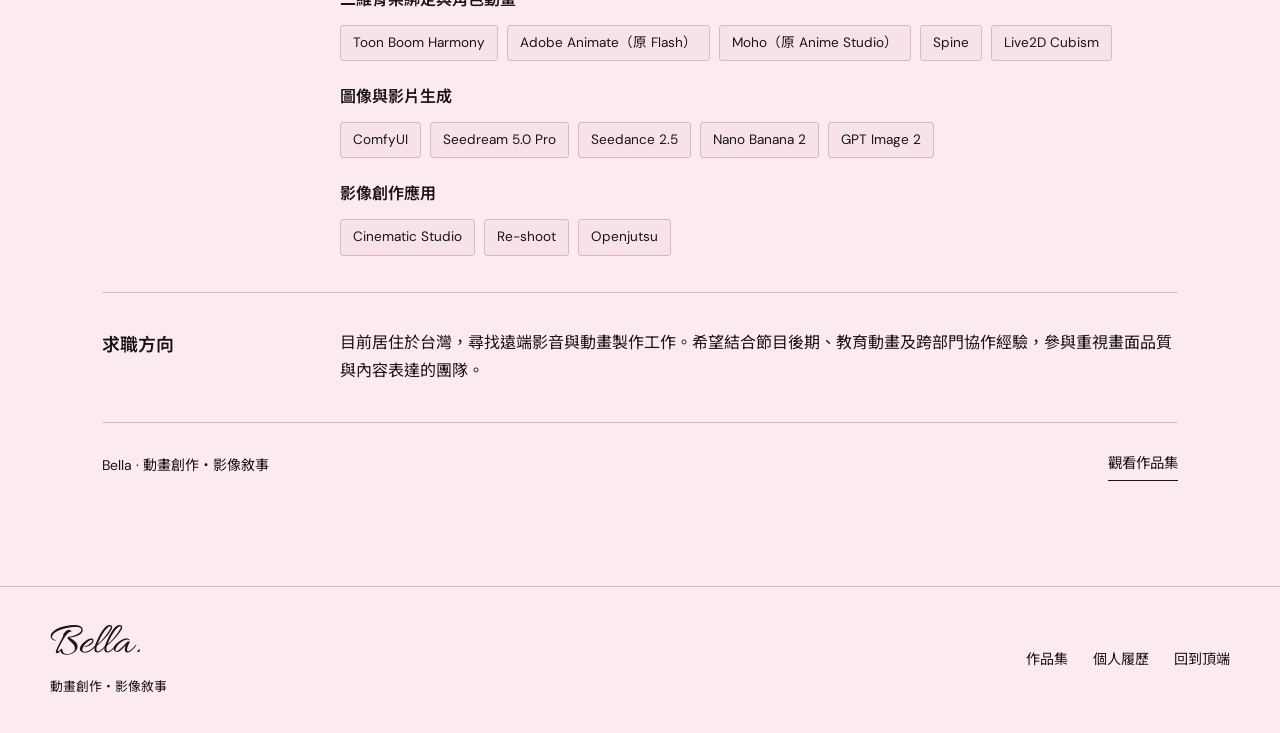
==== commit f4c6173d: "Match the complete resume to the pale pink portfolio palette" ====
--- a/resume.html
+++ b/resume.html
@@ -3,15 +3,15 @@
 <head>
   <meta charset="utf-8">
   <meta name="viewport" content="width=device-width, initial-scale=1">
-  <meta name="theme-color" content="#2b0813">
+  <meta name="theme-color" content="#fbeaf0">
   <title>Bella｜人工智慧 動畫生成師・個人履歷</title>
   <meta name="description" content="Bella 的 人工智慧 動畫生成履歷。包含自我介紹、工作經驗、跨部門協作、工具使用與遠端工作方向。">
   <link rel="preconnect" href="https://fonts.googleapis.com">
   <link rel="preconnect" href="https://fonts.gstatic.com" crossorigin>
-  <link rel="stylesheet" href="styles.css?v=bella-pink-tools-20261123">
+  <link rel="stylesheet" href="styles.css?v=bella-pink-resume-20261123">
   <script src="site.js" defer></script>
 </head>
-<body>
+<body class="resume-page">
 <a class="skip-link" href="#main">跳至主要內容</a>
 <header class="site-header">
   <nav class="nav shell" aria-label="主要導覽">
--- a/styles.css
+++ b/styles.css
@@ -321,40 +321,55 @@
   .profile-section p { color: #30242a; }
 }
 
-/* The portfolio uses a pale pink and black palette; resume keeps its rose card. */
-.portfolio-page {
+/* Shared pale pink and black palette for portfolio and resume. */
+:is(.portfolio-page, .resume-page) {
   --paper: #fbeaf0; --blush: #f8e2ea; --ink: #171316; --muted: #171316;
   --rose: #171316; --rose-dark: #171316; --line: #d9b8c6;
   background: #fbeaf0; color: #171316;
 }
-.portfolio-page .site-header { background: rgb(251 234 240 / 97%); }
-.portfolio-page .hero-photo {
+:is(.portfolio-page, .resume-page) .site-header { background: rgb(251 234 240 / 97%); }
+:is(.portfolio-page, .resume-page) .hero-photo {
   background-color: #fbeaf0;
   background-image: linear-gradient(90deg, rgb(251 234 240 / 90%) 0%, rgb(251 234 240 / 65%) 43%, rgb(251 234 240 / 16%) 100%), url('bella-coast.png');
   color: #171316;
 }
-.portfolio-page .wordmark span, .portfolio-page .hero h1 span,
-.portfolio-page .hero-photo .eyebrow, .portfolio-page .hero-photo .hero-copy,
-.portfolio-page .hero-photo .text-link, .portfolio-page .about-heading em,
-.portfolio-page .expertise-item p, .portfolio-page .filter { color: #171316; }
-.portfolio-page .hero-photo h1, .portfolio-page .hero-photo h2, .portfolio-page .hero-photo p { text-shadow: none; }
-.portfolio-page .hero-photo .outline-button,
-.portfolio-page .hero-photo .outline-button:hover,
-.portfolio-page .hero-photo .outline-button:active { color: #171316; border-color: #171316; background: transparent; }
-.portfolio-page .hero-photo a:focus-visible, .portfolio-page .hero-photo button:focus-visible { outline-color: #171316; }
-.portfolio-page .section-head .eyebrow::before { background: #171316; box-shadow: none; }
-.portfolio-page .filter[aria-pressed="true"] { background: #eed0dd; border-color: #171316; color: #171316; box-shadow: none; }
-.portfolio-page .play-label { background: rgb(251 234 240 / 96%); color: #171316; border-color: #d9b8c6; }
-.portfolio-page .work-image { background: #efd2de; }
-.portfolio-page .skip-link { background: #fbeaf0; color: #171316; }
-.portfolio-page ::selection { background: #e5b5c9; color: #171316; }
+:is(.portfolio-page, .resume-page) .wordmark span, :is(.portfolio-page, .resume-page) .hero h1 span,
+:is(.portfolio-page, .resume-page) .hero-photo .eyebrow, :is(.portfolio-page, .resume-page) .hero-photo .hero-copy,
+:is(.portfolio-page, .resume-page) .hero-photo .text-link, :is(.portfolio-page, .resume-page) .about-heading em,
+:is(.portfolio-page, .resume-page) .expertise-item p, :is(.portfolio-page, .resume-page) .filter { color: #171316; }
+:is(.portfolio-page, .resume-page) .hero-photo h1, :is(.portfolio-page, .resume-page) .hero-photo h2, :is(.portfolio-page, .resume-page) .hero-photo p { text-shadow: none; }
+:is(.portfolio-page, .resume-page) .hero-photo .outline-button,
+:is(.portfolio-page, .resume-page) .hero-photo .outline-button:hover,
+:is(.portfolio-page, .resume-page) .hero-photo .outline-button:active { color: #171316; border-color: #171316; background: transparent; }
+:is(.portfolio-page, .resume-page) .hero-photo a:focus-visible, :is(.portfolio-page, .resume-page) .hero-photo button:focus-visible { outline-color: #171316; }
+:is(.portfolio-page, .resume-page) .section-head .eyebrow::before { background: #171316; box-shadow: none; }
+:is(.portfolio-page, .resume-page) .filter[aria-pressed="true"] { background: #eed0dd; border-color: #171316; color: #171316; box-shadow: none; }
+:is(.portfolio-page, .resume-page) .play-label { background: rgb(251 234 240 / 96%); color: #171316; border-color: #d9b8c6; }
+:is(.portfolio-page, .resume-page) .work-image { background: #efd2de; }
+:is(.portfolio-page, .resume-page) .skip-link { background: #fbeaf0; color: #171316; }
+:is(.portfolio-page, .resume-page) ::selection { background: #e5b5c9; color: #171316; }
 .toolkit-section .tools { margin: 10px 0 0; }
 .toolkit-section .tools li { overflow-wrap: anywhere; }
 @media (max-width: 620px) {
-  .portfolio-page .hero-photo { background-image: linear-gradient(180deg, rgb(251 234 240 / 18%) 0%, rgb(251 234 240 / 70%) 38%, rgb(251 234 240 / 96%) 100%), url('bella-coast.png'); }
+  :is(.portfolio-page, .resume-page) .hero-photo { background-image: linear-gradient(180deg, rgb(251 234 240 / 18%) 0%, rgb(251 234 240 / 70%) 38%, rgb(251 234 240 / 96%) 100%), url('bella-coast.png'); }
 }
 @media print {
   .toolkit-section { break-inside: avoid; }
   .toolkit-section .tools { gap: 4px 7px; margin-top: 5px; }
   .toolkit-section .tools li { background: #f9eef3; color: #30242a; border-color: #dfcdd0; padding: 3px 7px; }
 }
+
+/* Carry the same palette through the complete resume, including print. */
+.resume-page .resume-body { background: #fbeaf0; }
+.resume-page .profile-section,
+.resume-page .profile-section h2,
+.resume-page .profile-section p,
+.resume-page .hero-photo h1 span,
+.resume-page .hero-photo .resume-subtitle { color: #171316; }
+.resume-page .tools li { background: #f8e2ea; color: #171316; border-color: #d9b8c6; }
+.resume-page .print-button,
+.resume-page .print-button:hover { background: transparent; color: #171316; border: 1px solid #171316; border-radius: 0; box-shadow: none; }
+@media print {
+  .resume-page .resume-intro.hero-photo { background: none; color: #171316; }
+  .resume-page .toolkit-section .tools li { background: #f8e2ea; color: #171316; }
+}
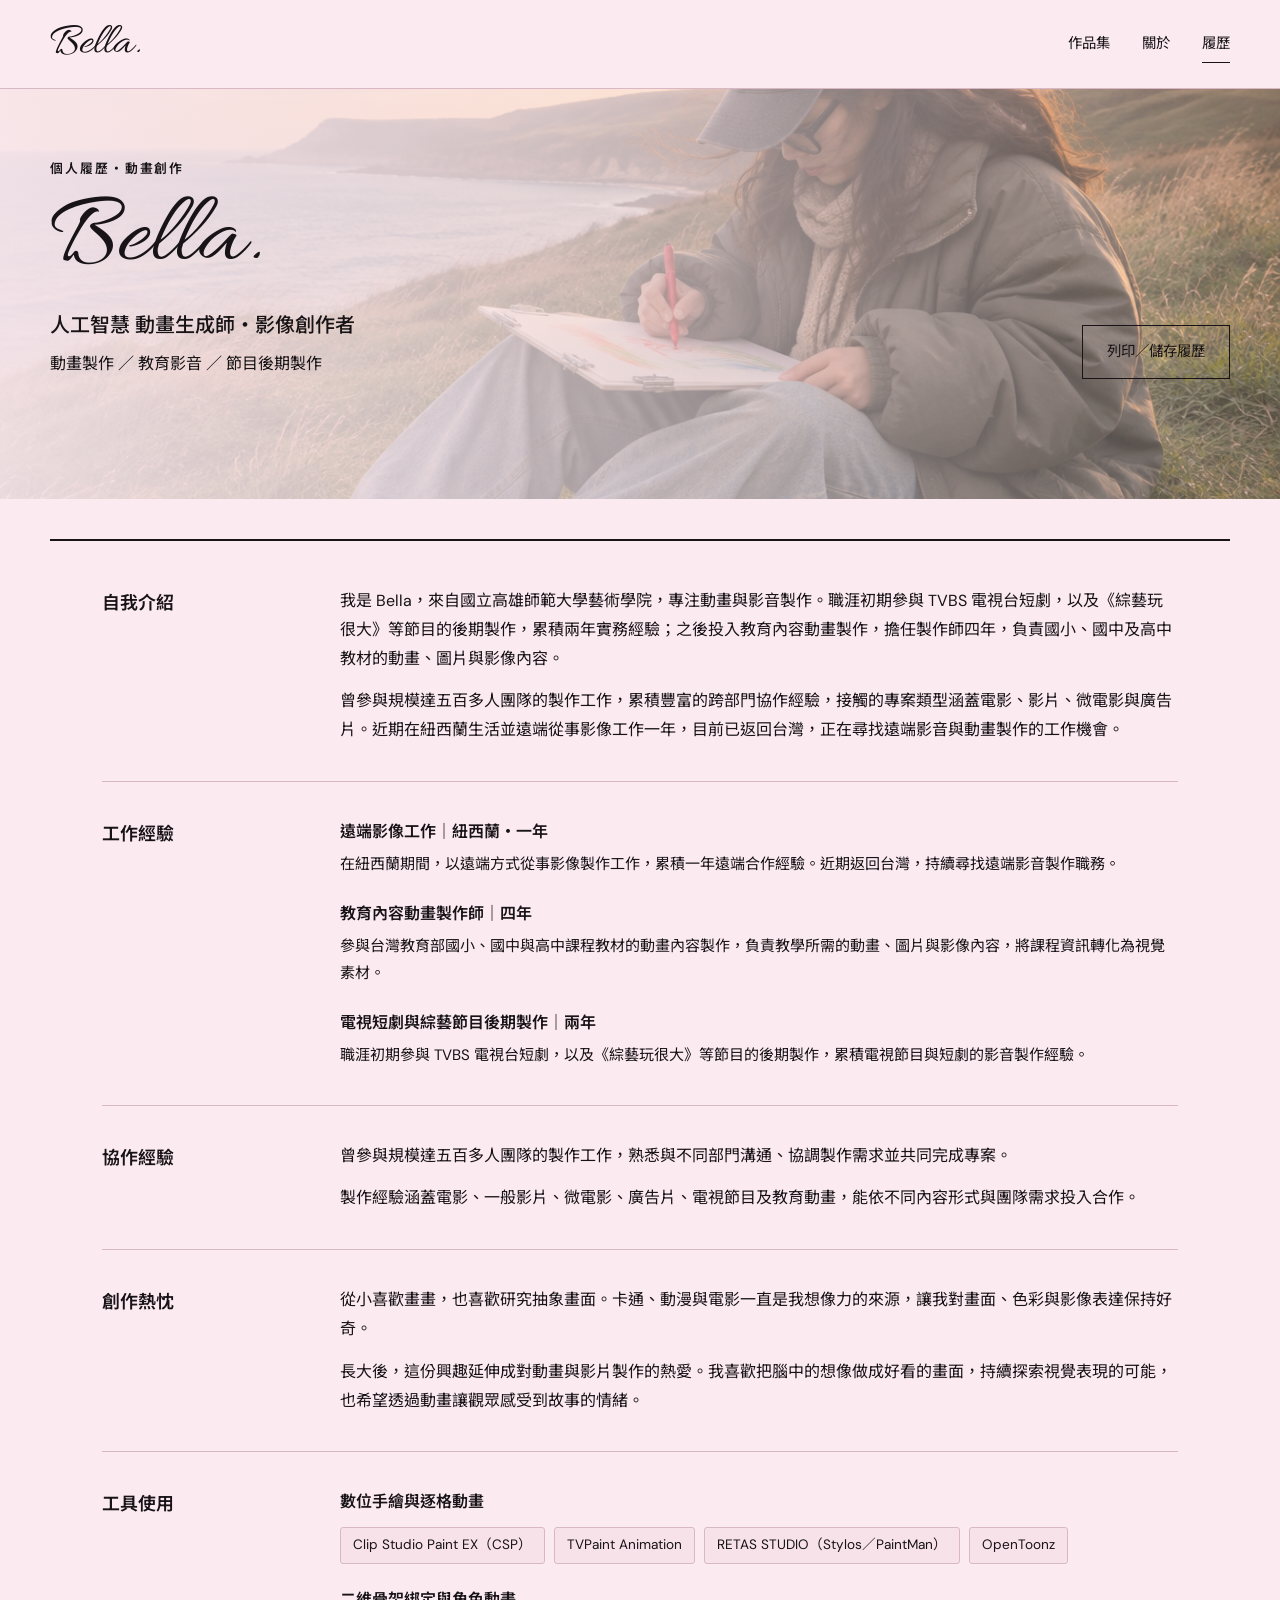
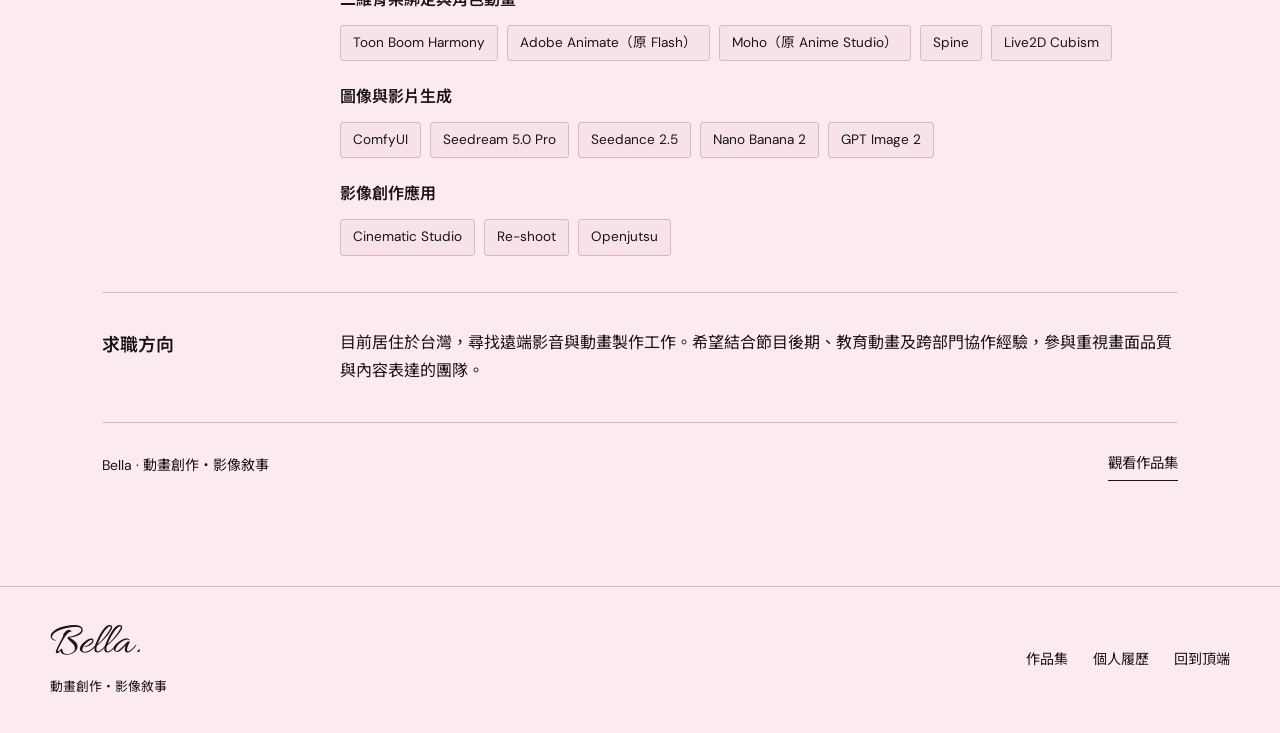
==== commit 0f82951d: "Correct the full university and college name" ====
--- a/resume.html
+++ b/resume.html
@@ -34,7 +34,7 @@
     <section class="resume-section profile-section">
       <h2>自我介紹</h2>
       <div>
-        <p>我是 Bella，來自高雄藝術大學，專注動畫與影音製作。職涯初期參與 TVBS 電視台短劇，以及《綜藝玩很大》等節目的後期製作，累積兩年實務經驗；之後投入教育內容動畫製作，擔任製作師四年，負責國小、國中及高中教材的動畫、圖片與影像內容。</p>
+        <p>我是 Bella，來自國立高雄師範大學藝術學院，專注動畫與影音製作。職涯初期參與 TVBS 電視台短劇，以及《綜藝玩很大》等節目的後期製作，累積兩年實務經驗；之後投入教育內容動畫製作，擔任製作師四年，負責國小、國中及高中教材的動畫、圖片與影像內容。</p>
         <p>曾參與規模達五百多人團隊的製作工作，累積豐富的跨部門協作經驗，接觸的專案類型涵蓋電影、影片、微電影與廣告片。近期在紐西蘭生活並遠端從事影像工作一年，目前已返回台灣，正在尋找遠端影音與動畫製作的工作機會。</p>
       </div>
     </section>
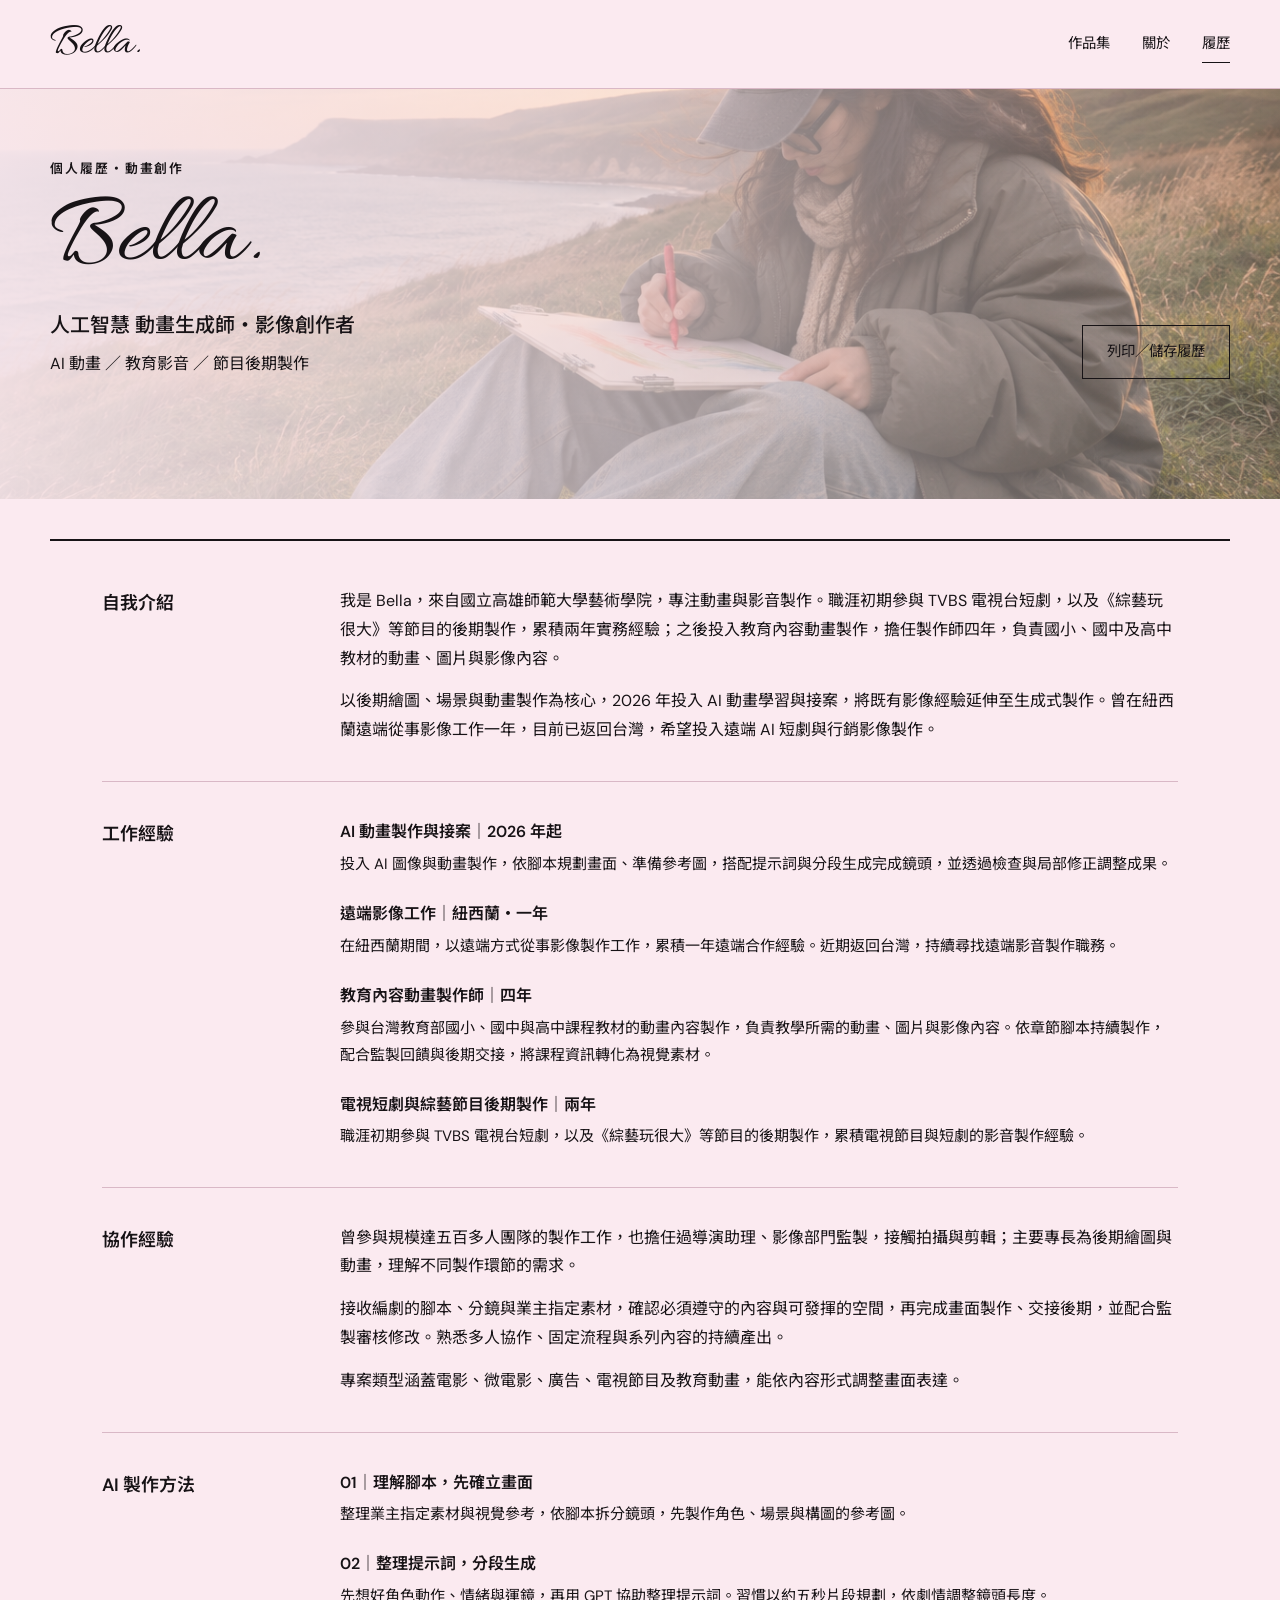
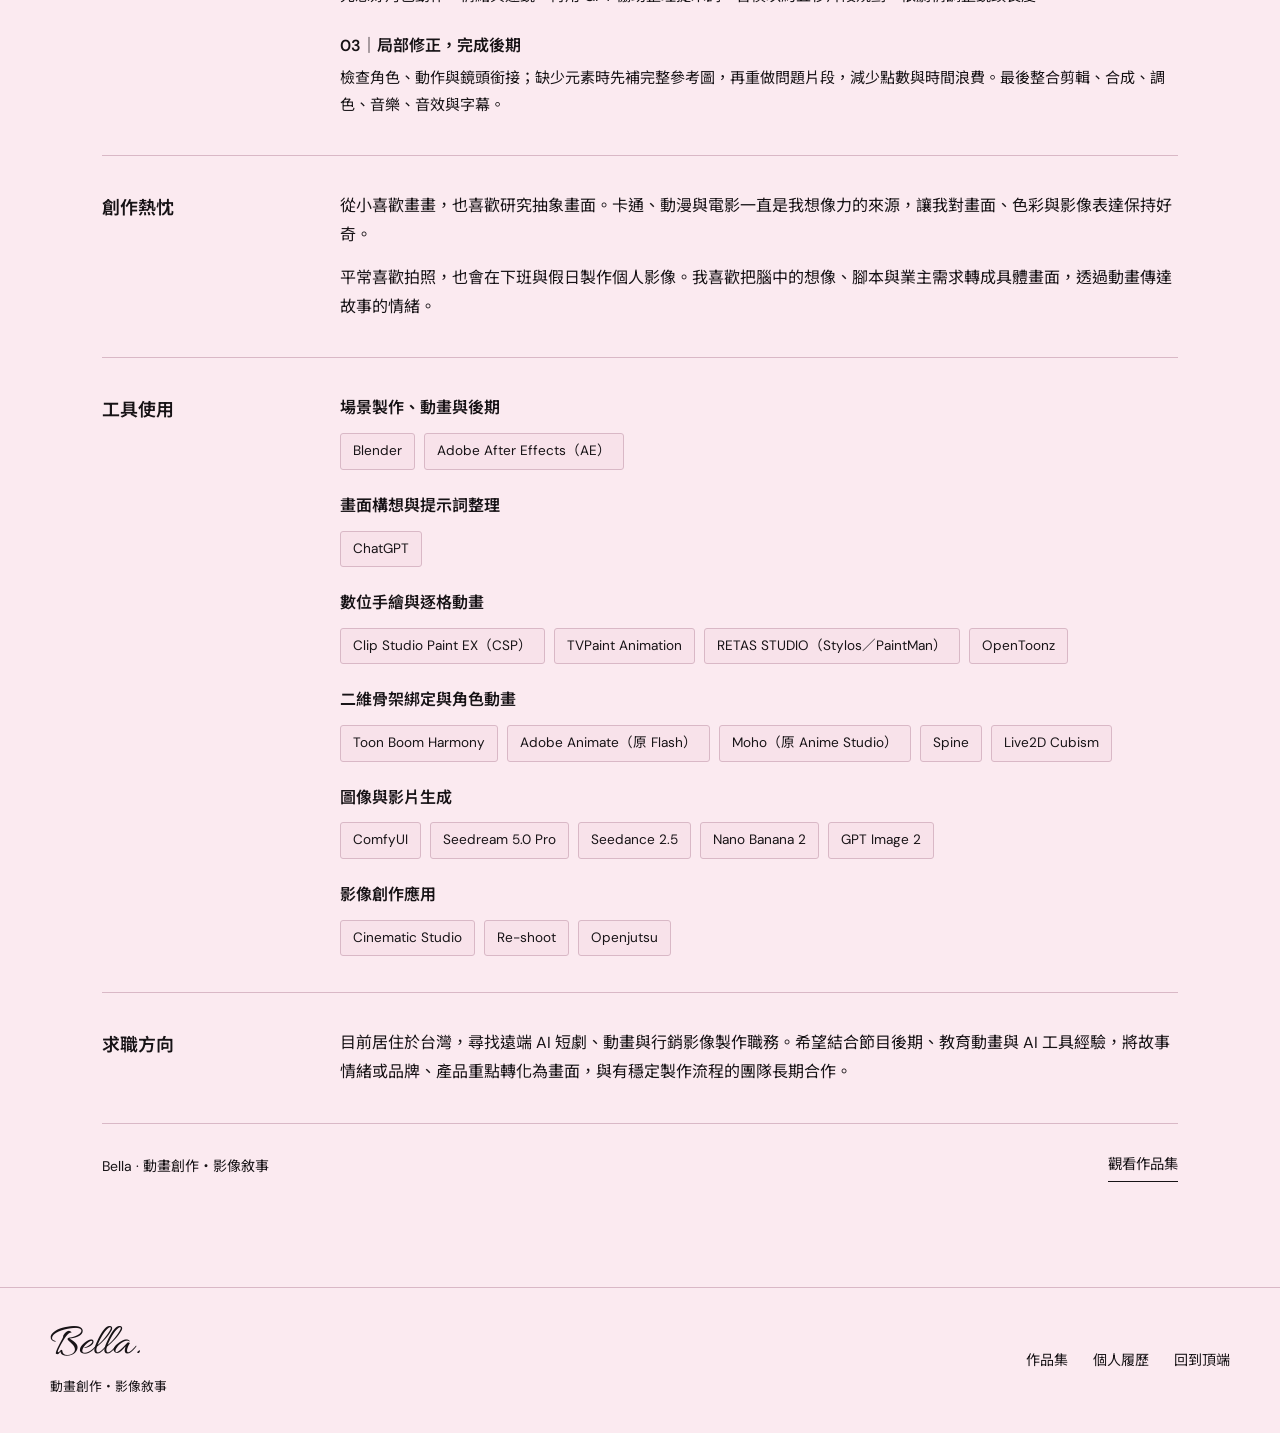
==== commit 9776f2b3: "Expand Bella resume with AI animation workflow and production experience" ====
--- a/resume.html
+++ b/resume.html
@@ -5,7 +5,7 @@
   <meta name="viewport" content="width=device-width, initial-scale=1">
   <meta name="theme-color" content="#fbeaf0">
   <title>Bella｜人工智慧 動畫生成師・個人履歷</title>
-  <meta name="description" content="Bella 的 人工智慧 動畫生成履歷。包含自我介紹、工作經驗、跨部門協作、工具使用與遠端工作方向。">
+  <meta name="description" content="Bella 的人工智慧動畫生成履歷：節目後期、教育動畫、AI 分鏡與提示詞製作、Blender／AE 及跨部門協作，尋找遠端 AI 短劇與行銷影像製作機會。">
   <link rel="preconnect" href="https://fonts.googleapis.com">
   <link rel="preconnect" href="https://fonts.gstatic.com" crossorigin>
   <link rel="stylesheet" href="styles.css?v=bella-pink-resume-20261123">
@@ -26,7 +26,7 @@
 <main id="main">
   <header class="resume-intro hero-photo">
     <div class="shell resume-intro-inner">
-    <div><p class="eyebrow">個人履歷・動畫創作</p><h1>Bella<span>.</span></h1><p class="resume-role">人工智慧 動畫生成師・影像創作者</p><p class="resume-subtitle">動畫製作 ／ 教育影音 ／ 節目後期製作</p></div>
+    <div><p class="eyebrow">個人履歷・動畫創作</p><h1>Bella<span>.</span></h1><p class="resume-role">人工智慧 動畫生成師・影像創作者</p><p class="resume-subtitle">AI 動畫 ／ 教育影音 ／ 節目後期製作</p></div>
     <button type="button" class="button print-button">列印／儲存履歷</button>
     </div>
   </header>
@@ -35,34 +35,46 @@
       <h2>自我介紹</h2>
       <div>
         <p>我是 Bella，來自國立高雄師範大學藝術學院，專注動畫與影音製作。職涯初期參與 TVBS 電視台短劇，以及《綜藝玩很大》等節目的後期製作，累積兩年實務經驗；之後投入教育內容動畫製作，擔任製作師四年，負責國小、國中及高中教材的動畫、圖片與影像內容。</p>
-        <p>曾參與規模達五百多人團隊的製作工作，累積豐富的跨部門協作經驗，接觸的專案類型涵蓋電影、影片、微電影與廣告片。近期在紐西蘭生活並遠端從事影像工作一年，目前已返回台灣，正在尋找遠端影音與動畫製作的工作機會。</p>
+        <p>以後期繪圖、場景與動畫製作為核心，2026 年投入 AI 動畫學習與接案，將既有影像經驗延伸至生成式製作。曾在紐西蘭遠端從事影像工作一年，目前已返回台灣，希望投入遠端 AI 短劇與行銷影像製作。</p>
       </div>
     </section>
     <section class="resume-section">
       <h2>工作經驗</h2>
       <div class="resume-items">
+        <div><h3>AI 動畫製作與接案｜2026 年起</h3><p>投入 AI 圖像與動畫製作，依腳本規劃畫面、準備參考圖，搭配提示詞與分段生成完成鏡頭，並透過檢查與局部修正調整成果。</p></div>
         <div><h3>遠端影像工作｜紐西蘭・一年</h3><p>在紐西蘭期間，以遠端方式從事影像製作工作，累積一年遠端合作經驗。近期返回台灣，持續尋找遠端影音製作職務。</p></div>
-        <div><h3>教育內容動畫製作師｜四年</h3><p>參與台灣教育部國小、國中與高中課程教材的動畫內容製作，負責教學所需的動畫、圖片與影像內容，將課程資訊轉化為視覺素材。</p></div>
+        <div><h3>教育內容動畫製作師｜四年</h3><p>參與台灣教育部國小、國中與高中課程教材的動畫內容製作，負責教學所需的動畫、圖片與影像內容。依章節腳本持續製作，配合監製回饋與後期交接，將課程資訊轉化為視覺素材。</p></div>
         <div><h3>電視短劇與綜藝節目後期製作｜兩年</h3><p>職涯初期參與 TVBS 電視台短劇，以及《綜藝玩很大》等節目的後期製作，累積電視節目與短劇的影音製作經驗。</p></div>
       </div>
     </section>
     <section class="resume-section">
       <h2>協作經驗</h2>
       <div>
-        <p>曾參與規模達五百多人團隊的製作工作，熟悉與不同部門溝通、協調製作需求並共同完成專案。</p>
-        <p>製作經驗涵蓋電影、一般影片、微電影、廣告片、電視節目及教育動畫，能依不同內容形式與團隊需求投入合作。</p>
+        <p>曾參與規模達五百多人團隊的製作工作，也擔任過導演助理、影像部門監製，接觸拍攝與剪輯；主要專長為後期繪圖與動畫，理解不同製作環節的需求。</p>
+        <p>接收編劇的腳本、分鏡與業主指定素材，確認必須遵守的內容與可發揮的空間，再完成畫面製作、交接後期，並配合監製審核修改。熟悉多人協作、固定流程與系列內容的持續產出。</p>
+        <p>專案類型涵蓋電影、微電影、廣告、電視節目及教育動畫，能依內容形式調整畫面表達。</p>
+      </div>
+    </section>
+    <section class="resume-section" aria-labelledby="workflow-title">
+      <h2 id="workflow-title">AI 製作方法</h2>
+      <div class="resume-items">
+        <div><h3>01｜理解腳本，先確立畫面</h3><p>整理業主指定素材與視覺參考，依腳本拆分鏡頭，先製作角色、場景與構圖的參考圖。</p></div>
+        <div><h3>02｜整理提示詞，分段生成</h3><p>先想好角色動作、情緒與運鏡，再用 GPT 協助整理提示詞。習慣以約五秒片段規劃，依劇情調整鏡頭長度。</p></div>
+        <div><h3>03｜局部修正，完成後期</h3><p>檢查角色、動作與鏡頭銜接；缺少元素時先補完整參考圖，再重做問題片段，減少點數與時間浪費。最後整合剪輯、合成、調色、音樂、音效與字幕。</p></div>
       </div>
     </section>
     <section class="resume-section">
       <h2>創作熱忱</h2>
       <div>
         <p>從小喜歡畫畫，也喜歡研究抽象畫面。卡通、動漫與電影一直是我想像力的來源，讓我對畫面、色彩與影像表達保持好奇。</p>
-        <p>長大後，這份興趣延伸成對動畫與影片製作的熱愛。我喜歡把腦中的想像做成好看的畫面，持續探索視覺表現的可能，也希望透過動畫讓觀眾感受到故事的情緒。</p>
+        <p>平常喜歡拍照，也會在下班與假日製作個人影像。我喜歡把腦中的想像、腳本與業主需求轉成具體畫面，透過動畫傳達故事的情緒。</p>
       </div>
     </section>
     <section class="resume-section toolkit-section" aria-labelledby="toolkit-title">
       <h2 id="toolkit-title">工具使用</h2>
       <div class="resume-items">
+        <div><h3>場景製作、動畫與後期</h3><ul class="tools" aria-label="場景製作、動畫與後期工具"><li>Blender</li><li>Adobe After Effects（AE）</li></ul></div>
+        <div><h3>畫面構想與提示詞整理</h3><ul class="tools" aria-label="提示詞整理工具"><li>ChatGPT</li></ul></div>
         <div><h3>數位手繪與逐格動畫</h3><ul class="tools" aria-label="數位手繪與逐格動畫工具"><li>Clip Studio Paint EX（CSP）</li><li>TVPaint Animation</li><li>RETAS STUDIO（Stylos／PaintMan）</li><li>OpenToonz</li></ul></div>
         <div><h3>二維骨架綁定與角色動畫</h3><ul class="tools" aria-label="二維骨架與角色動畫工具"><li>Toon Boom Harmony</li><li>Adobe Animate（原 Flash）</li><li>Moho（原 Anime Studio）</li><li>Spine</li><li>Live2D Cubism</li></ul></div>
         <div><h3>圖像與影片生成</h3><ul class="tools" aria-label="圖像與影片生成工具"><li>ComfyUI</li><li>Seedream 5.0 Pro</li><li>Seedance 2.5</li><li>Nano Banana 2</li><li>GPT Image 2</li></ul></div>
@@ -71,7 +83,7 @@
     </section>
     <section class="resume-section">
       <h2>求職方向</h2>
-      <div><p>目前居住於台灣，尋找遠端影音與動畫製作工作。希望結合節目後期、教育動畫及跨部門協作經驗，參與重視畫面品質與內容表達的團隊。</p></div>
+      <div><p>目前居住於台灣，尋找遠端 AI 短劇、動畫與行銷影像製作職務。希望結合節目後期、教育動畫與 AI 工具經驗，將故事情緒或品牌、產品重點轉化為畫面，與有穩定製作流程的團隊長期合作。</p></div>
     </section>
     <div class="resume-end"><p>Bella · 動畫創作・影像敘事</p><a class="text-link" href="index.html#works">觀看作品集</a></div>
   </article>
